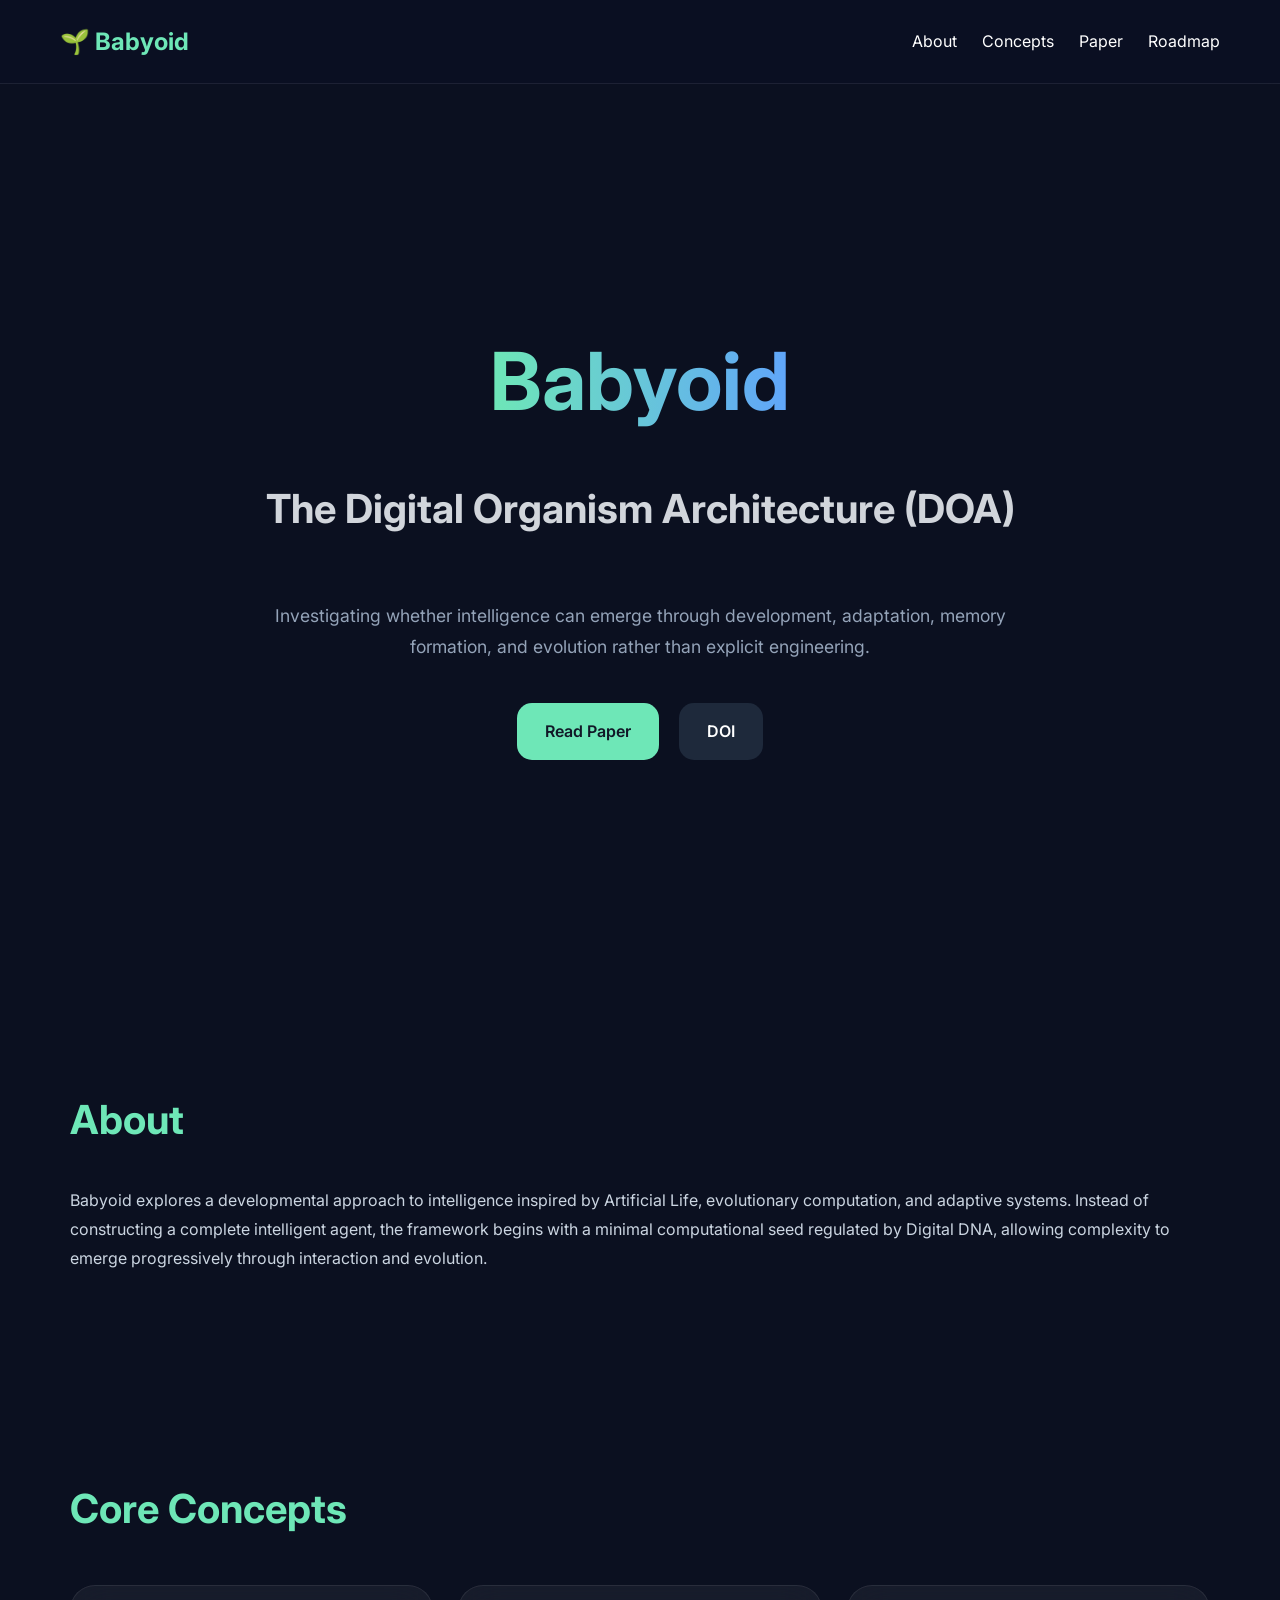
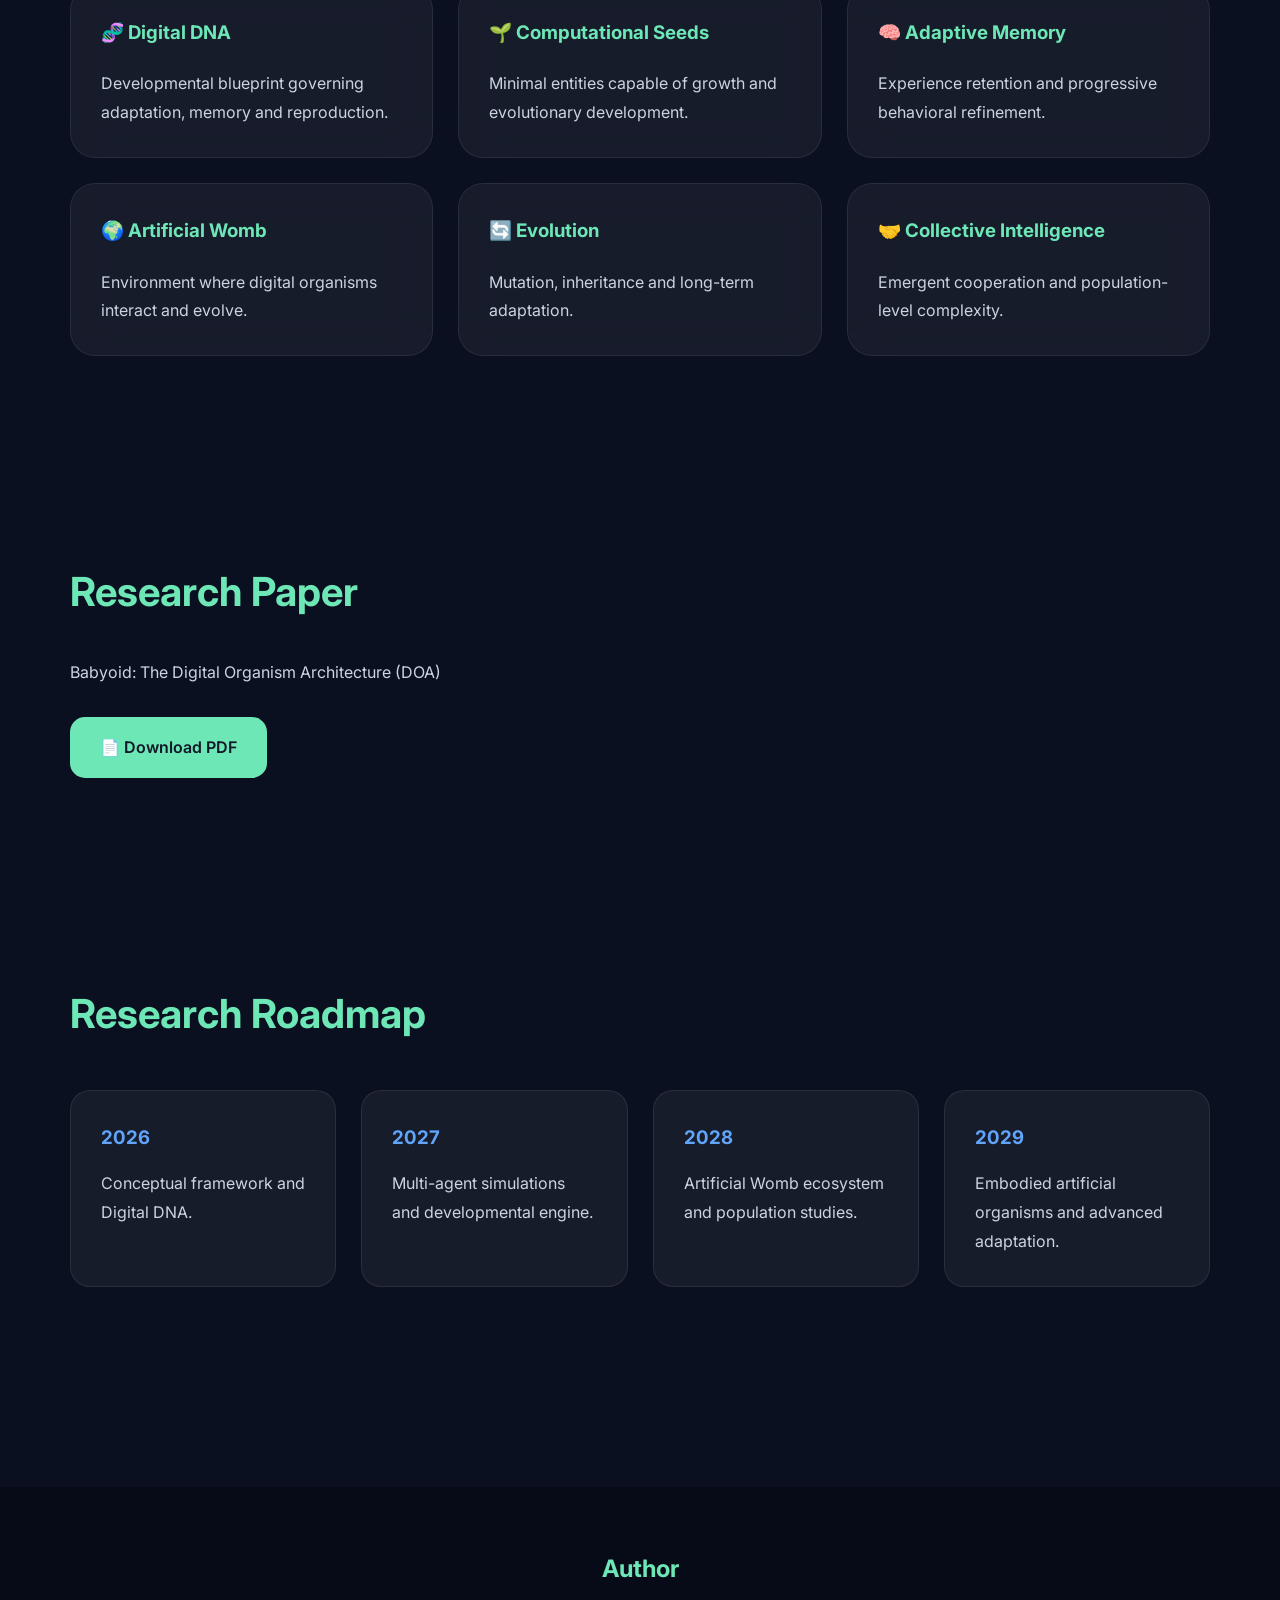
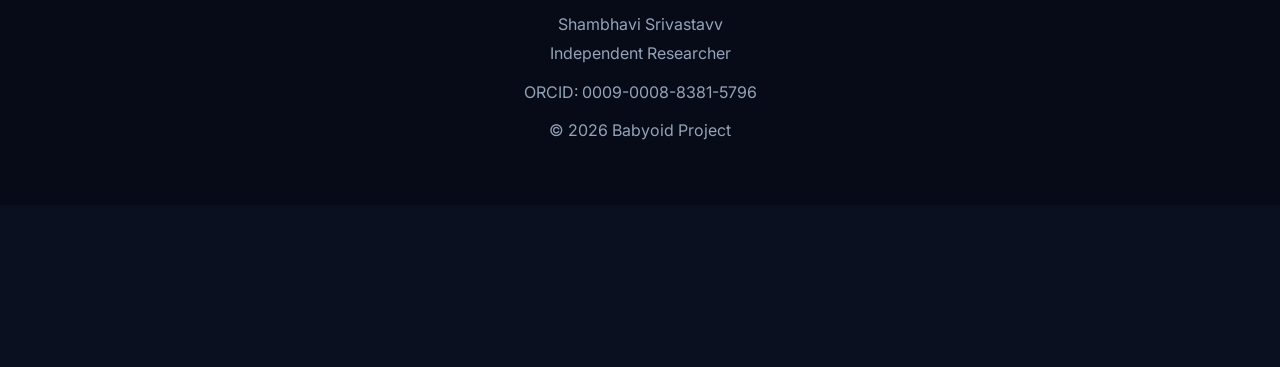
==== index.html @ 98adf4e8 "Remove Open Graph meta tags Removed Open Graph meta tags from index.html." ====
<!DOCTYPE html>
<html lang="en">
<head>
    <meta charset="UTF-8">
    <meta name="viewport" content="width=device-width, initial-scale=1.0">

<title>Babyoid | The Digital Organism Architecture (DOA)</title>

<meta name="description"
      content="Babyoid (DOA) investigates how intelligence may emerge through development, adaptation, memory formation, and evolution using computational seeds and Digital DNA.">

<meta name="keywords"
      content="Babyoid,
Digital Organism Architecture,
DOA,
Digital DNA,
Artificial Life,
Emergent Intelligence,
Developmental Intelligence,
Computational Seeds,
Artificial Organisms,
Adaptive Systems,
Self-Organizing Intelligence,
Evolutionary Computation,
Complex Systems,
Multi-Agent Systems,
Artificial General Intelligence,
AGI,
Digital Embryogenesis,
Artificial Womb,
Synthetic Intelligence,
Computational Biology,
Bio-inspired AI,
Adaptive Intelligence,
Developmental AI,
Recursive Intelligence,
Machine Evolution,
Artificial Ecosystems">

<meta name="author" content="Shambhavi Srivastavv">
<meta name="robots" content="index, follow">
<meta name="language" content="English">

<meta property="og:title"
content="Babyoid: The Digital Organism Architecture (DOA)">

<meta property="og:description"
content="A computational framework for developmental intelligence based on Digital DNA, computational seeds, and emergent evolution.">

<meta property="og:type" content="website">

<link rel="canonical"
      href="https://shayenvi15.github.io/Babyoid/">

<!-- Open Graph -->
<meta property="og:url"
      content="https://shayenvi15.github.io/Babyoid/">

<!-- Twitter -->
<meta name="twitter:card" content="summary">
<meta name="twitter:title"
      content="Babyoid | The Digital Organism Architecture (DOA)">
<meta name="twitter:description"
      content="A developmental framework inspired by Artificial Life and Digital DNA.">

<!-- Fonts -->
<link rel="stylesheet" href="style.css">
<link rel="preconnect" href="https://fonts.googleapis.com">
<link href="https://fonts.googleapis.com/css2?family=Inter:wght@300;400;500;700&display=swap" rel="stylesheet">

<!-- JSON-LD Structured Data -->
<script type="application/ld+json">
{
  "@context": "https://schema.org",
  "@type": "ScholarlyArticle",
  "headline": "Babyoid: The Digital Organism Architecture (DOA)",
  "author": {
    "@type": "Person",
    "name": "Shambhavi Srivastavv",
    "identifier": "https://orcid.org/0009-0008-8381-5796"
  },
  "description": "Babyoid investigates whether intelligence can emerge through development, adaptation, memory formation and evolution using computational seeds and Digital DNA.",
  "url": "https://shayenvi15.github.io/Babyoid/",
  "sameAs": [
    "https://doi.org/10.5281/zenodo.20745258",
    "https://github.com/Shayenvi15/Babyoid"
  ],
  "keywords": [
    "Babyoid",
    "Digital Organism Architecture",
    "Digital DNA",
    "Artificial Life",
    "Emergent Intelligence"
  ],
  "publisher": {
    "@type": "Organization",
    "name": "Independent Research"
  }
}
</script>
</head>
    
<body>

<header>
    <nav>
        <div class="logo">🌱 Babyoid</div>

        <ul>
            <li><a href="#about">About</a></li>
            <li><a href="#concepts">Concepts</a></li>
            <li><a href="#paper">Paper</a></li>
            <li><a href="#roadmap">Roadmap</a></li>
        </ul>
    </nav>
</header>

<section class="hero">

    <h1>Babyoid</h1>

    <h2>The Digital Organism Architecture (DOA)</h2>

    <p>
        Investigating whether intelligence can emerge through development,
        adaptation, memory formation, and evolution rather than explicit engineering.
    </p>

    <div class="buttons">
        <a href="Paper/BABYOID_DOA_v1.pdf" target="_blank" class="btn">
            Read Paper
        </a>

        <a href="https://doi.org/10.5281/zenodo.20745258" target="_blank" class="btn secondary">
            DOI
        </a>
    </div>

</section>

<section id="about">

    <h2>About</h2>

    <p>
        Babyoid explores a developmental approach to intelligence inspired by
        Artificial Life, evolutionary computation, and adaptive systems.
        Instead of constructing a complete intelligent agent, the framework
        begins with a minimal computational seed regulated by Digital DNA,
        allowing complexity to emerge progressively through interaction and evolution.
    </p>

</section>


<section id="concepts">

<h2>Core Concepts</h2>

<div class="cards">

<div class="card">
<h3>🧬 Digital DNA</h3>
<p>
Developmental blueprint governing adaptation, memory and reproduction.
</p>
</div>

<div class="card">
<h3>🌱 Computational Seeds</h3>
<p>
Minimal entities capable of growth and evolutionary development.
</p>
</div>

<div class="card">
<h3>🧠 Adaptive Memory</h3>
<p>
Experience retention and progressive behavioral refinement.
</p>
</div>

<div class="card">
<h3>🌍 Artificial Womb</h3>
<p>
Environment where digital organisms interact and evolve.
</p>
</div>

<div class="card">
<h3>🔄 Evolution</h3>
<p>
Mutation, inheritance and long-term adaptation.
</p>
</div>

<div class="card">
<h3>🤝 Collective Intelligence</h3>
<p>
Emergent cooperation and population-level complexity.
</p>
</div>

</div>

</section>



<section id="paper">

<h2>Research Paper</h2>

<p>
Babyoid: The Digital Organism Architecture (DOA)
</p>

<a class="download" href="Paper/BABYOID_DOA_v1.pdf" target="_blank">
📄 Download PDF
</a>

</section>



<section id="roadmap">

<h2>Research Roadmap</h2>

<div class="timeline">

<div class="year">
<h3>2026</h3>
<p>Conceptual framework and Digital DNA.</p>
</div>

<div class="year">
<h3>2027</h3>
<p>Multi-agent simulations and developmental engine.</p>
</div>

<div class="year">
<h3>2028</h3>
<p>Artificial Womb ecosystem and population studies.</p>
</div>

<div class="year">
<h3>2029</h3>
<p>Embodied artificial organisms and advanced adaptation.</p>
</div>

</div>

</section>



<footer>

<h2>Author</h2>

<p>
Shambhavi Srivastavv<br>
Independent Researcher
</p>

<p>
ORCID: 0009-0008-8381-5796
</p>

<p>
© 2026 Babyoid Project
</p>

</footer>
<script src= "script.js"></script>
</body>
</html>
---- style.css ----
*{
    margin:0;
    padding:0;
    box-sizing:border-box;
}

html{
    scroll-behavior:smooth;
}

body{
    font-family:'Inter',sans-serif;
    background:#0b1020;
    color:#f5f5f5;
    line-height:1.8;
}

/* Navigation */

header{
    position:sticky;
    top:0;
    z-index:100;
    background:rgba(10,15,35,0.8);
    backdrop-filter:blur(12px);
    border-bottom:1px solid rgba(255,255,255,0.08);
}

nav{
    max-width:1200px;
    margin:auto;
    display:flex;
    justify-content:space-between;
    align-items:center;
    padding:20px;
}

.logo{
    font-size:1.5rem;
    font-weight:700;
    color:#6ee7b7;
}

nav ul{
    list-style:none;
    display:flex;
    gap:25px;
}

nav a{
    color:white;
    text-decoration:none;
    transition:0.3s;
}

nav a:hover{
    color:#6ee7b7;
}

/* Hero Section */

.hero{
    min-height:100vh;
    display:flex;
    flex-direction:column;
    justify-content:center;
    align-items:center;
    text-align:center;
    padding:40px;
}

.hero h1{
    font-size:5rem;
    font-weight:700;
    background:linear-gradient(90deg,#6ee7b7,#60a5fa);
    -webkit-background-clip:text;
    -webkit-text-fill-color:transparent;
}

.hero h2{
    margin-top:20px;
    color:#d1d5db;
}

.hero p{
    max-width:800px;
    margin-top:25px;
    color:#94a3b8;
    font-size:1.1rem;
}

/* Buttons */

.buttons{
    margin-top:40px;
    display:flex;
    gap:20px;
}

.btn{
    padding:14px 28px;
    border-radius:15px;
    background:#6ee7b7;
    color:#111827;
    text-decoration:none;
    font-weight:600;
    transition:0.3s;
}

.btn:hover{
    transform:translateY(-4px);
}

.secondary{
    background:#1e293b;
    color:white;
}

/* Sections */

section{
    max-width:1200px;
    margin:auto;
    padding:100px 30px;
}

section h2{
    font-size:2.5rem;
    margin-bottom:30px;
    color:#6ee7b7;
}

section p{
    color:#cbd5e1;
}

/* Cards */

.cards{
    display:grid;
    grid-template-columns:repeat(auto-fit,minmax(300px,1fr));
    gap:25px;
    margin-top:40px;
}

.card{
    background:rgba(255,255,255,0.05);
    border:1px solid rgba(255,255,255,0.08);
    border-radius:25px;
    padding:30px;
    backdrop-filter:blur(20px);
    transition:0.4s;
}

.card:hover{
    transform:translateY(-10px);
    border-color:#6ee7b7;
}

.card h3{
    margin-bottom:20px;
    color:#6ee7b7;
}

/* Download Button */

.download{
    display:inline-block;
    margin-top:30px;
    padding:16px 30px;
    background:#6ee7b7;
    color:#111827;
    text-decoration:none;
    border-radius:15px;
    font-weight:600;
    transition:0.3s;
}

.download:hover{
    transform:scale(1.05);
}

/* Timeline */

.timeline{
    display:grid;
    grid-template-columns:repeat(auto-fit,minmax(220px,1fr));
    gap:25px;
    margin-top:40px;
}

.year{
    background:rgba(255,255,255,0.05);
    padding:30px;
    border-radius:20px;
    border:1px solid rgba(255,255,255,0.08);
}

.year h3{
    color:#60a5fa;
    margin-bottom:15px;
}

/* Footer */

footer{
    margin-top:100px;
    text-align:center;
    padding:60px 20px;
    background:#070b18;
}

footer h2{
    color:#6ee7b7;
    margin-bottom:20px;
}

footer p{
    color:#94a3b8;
    margin-top:10px;
}

/* Responsive */

@media(max-width:768px){

.hero h1{
    font-size:3rem;
}

nav{
    flex-direction:column;
    gap:20px;
}

nav ul{
    flex-wrap:wrap;
    justify-content:center;
}

.buttons{
    flex-direction:column;
}

}
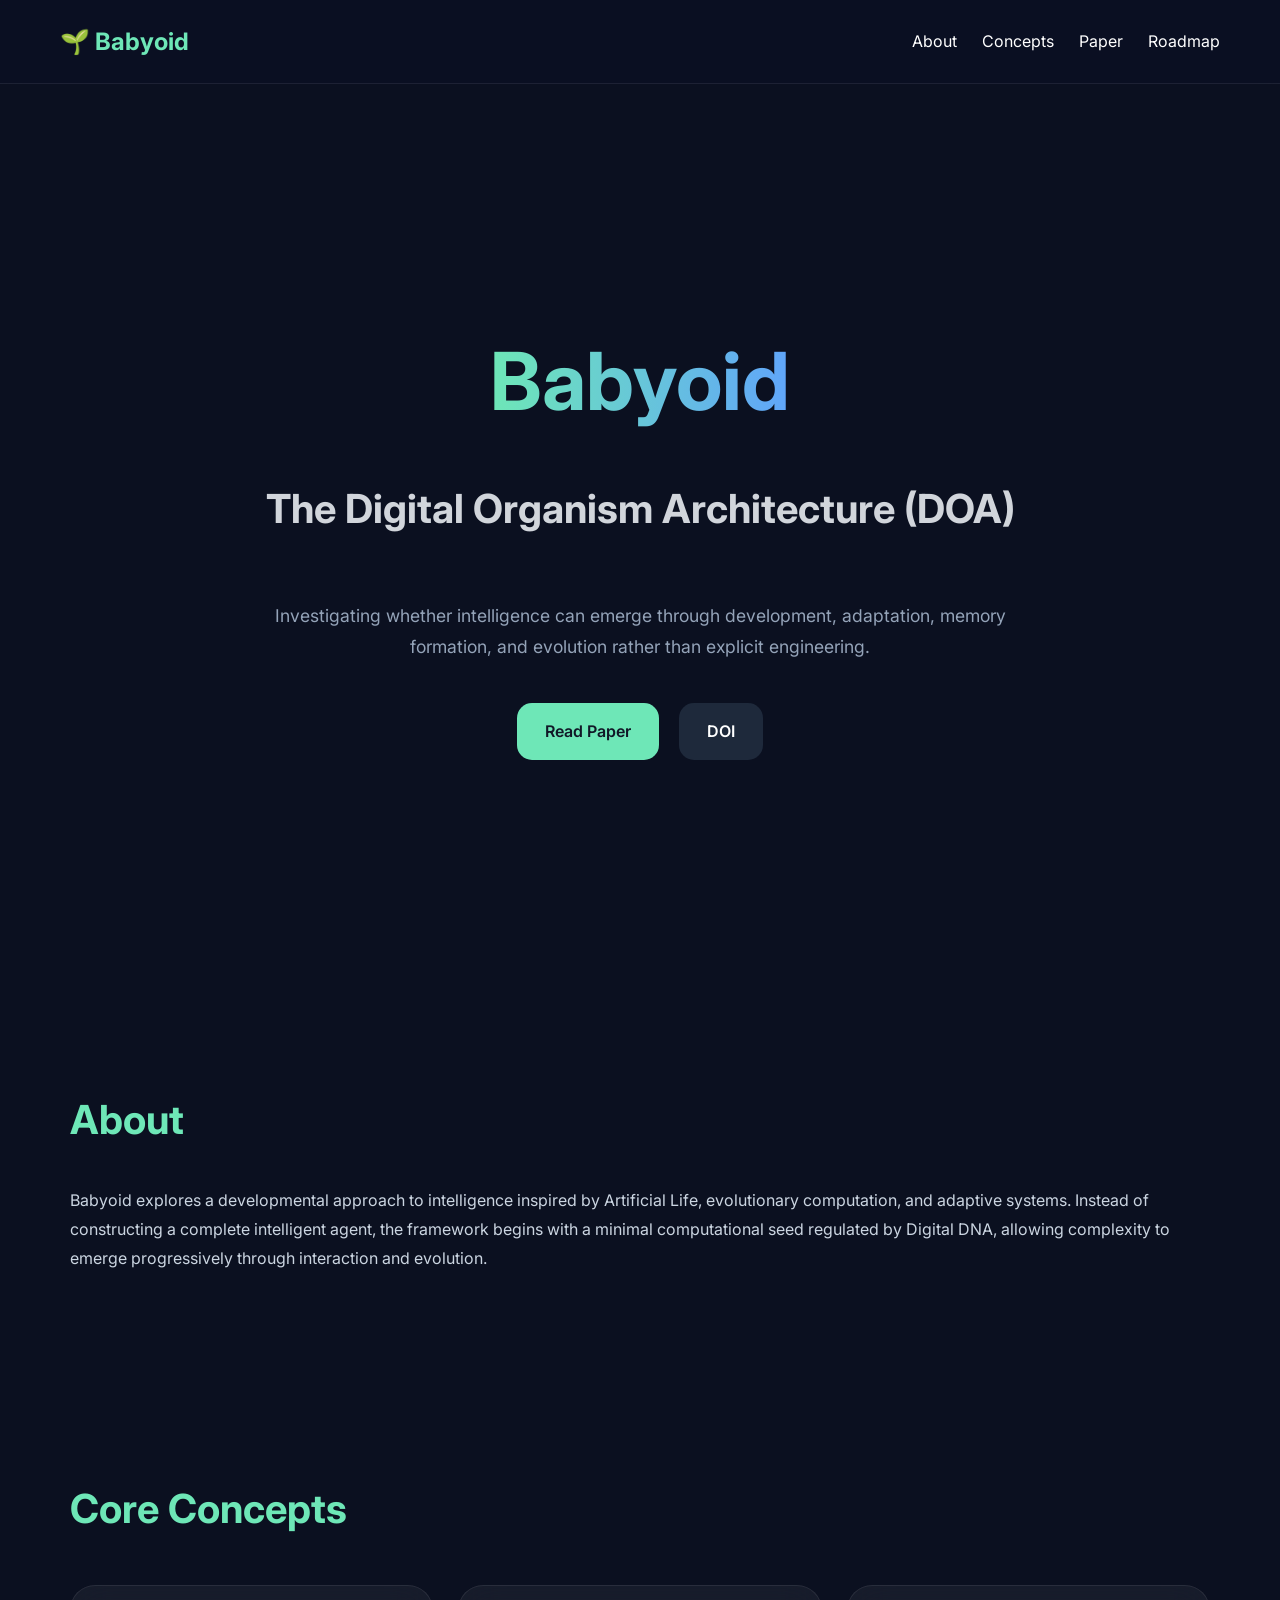
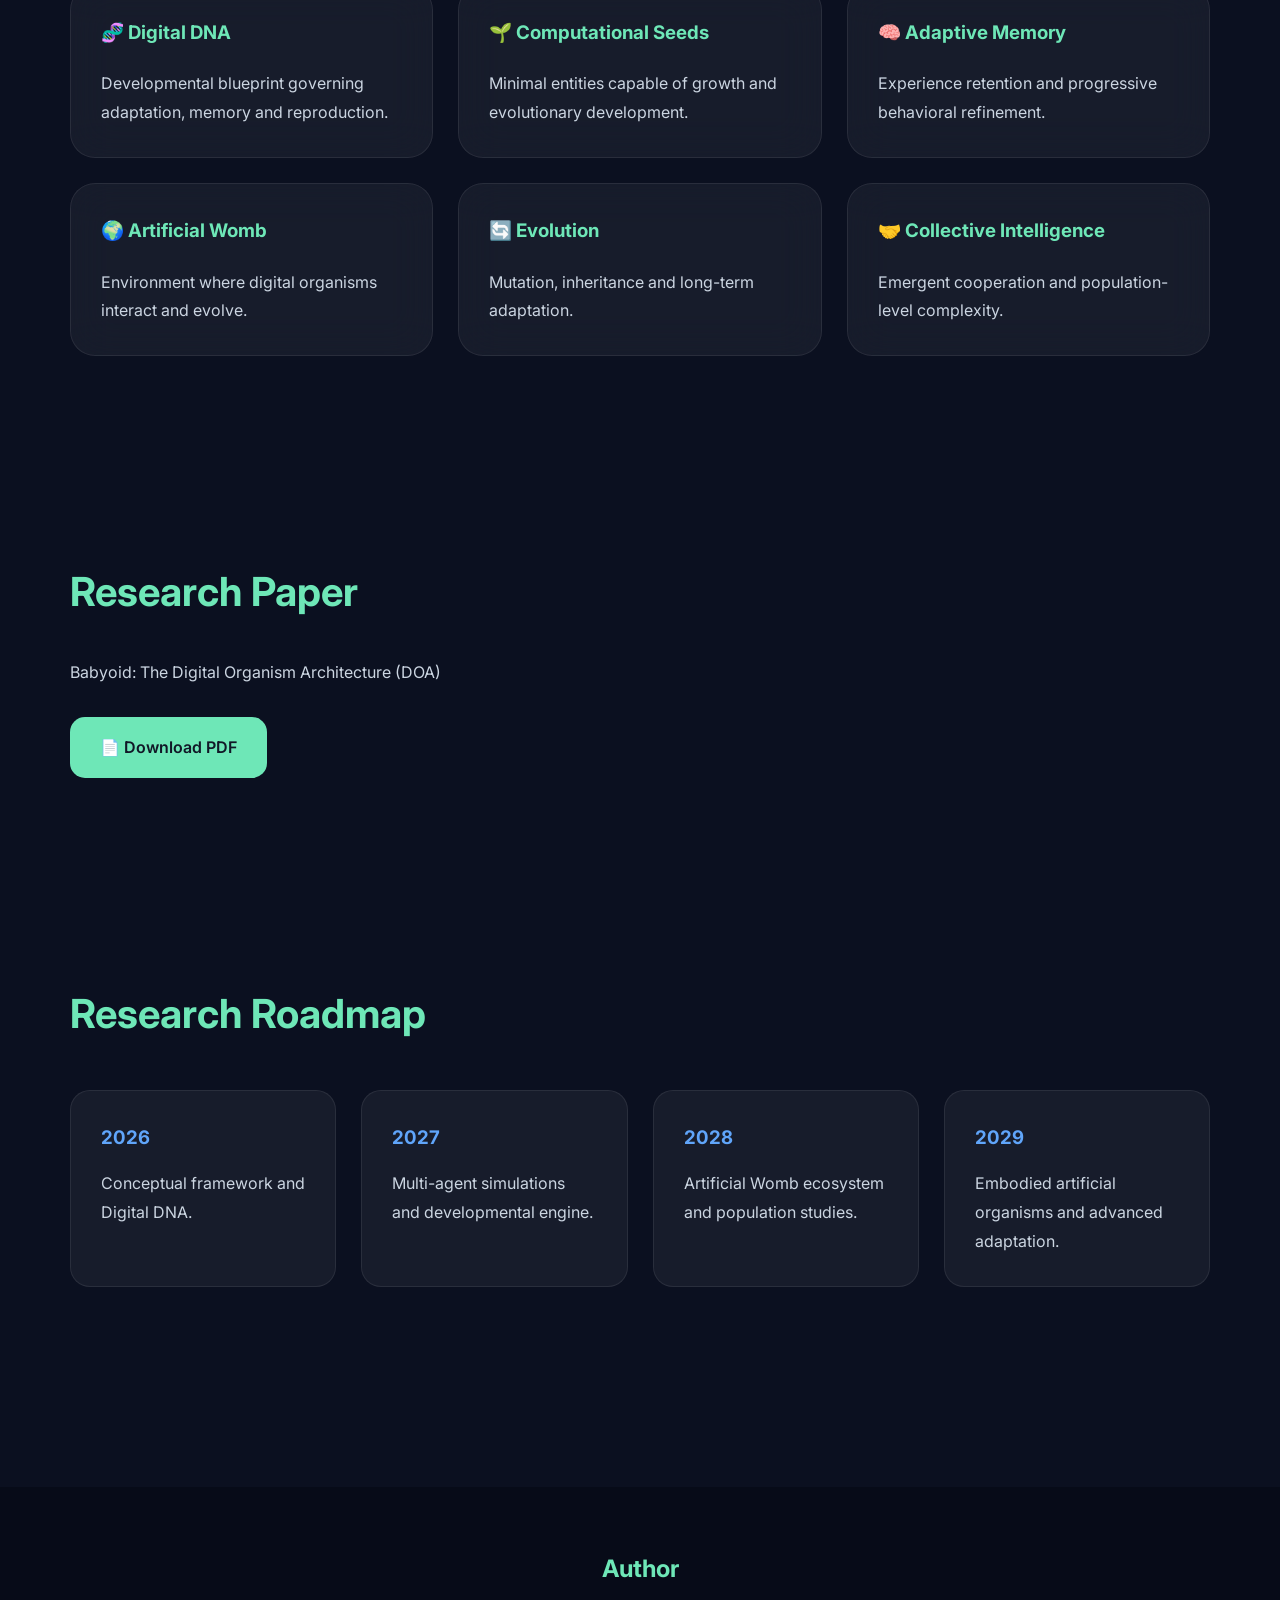
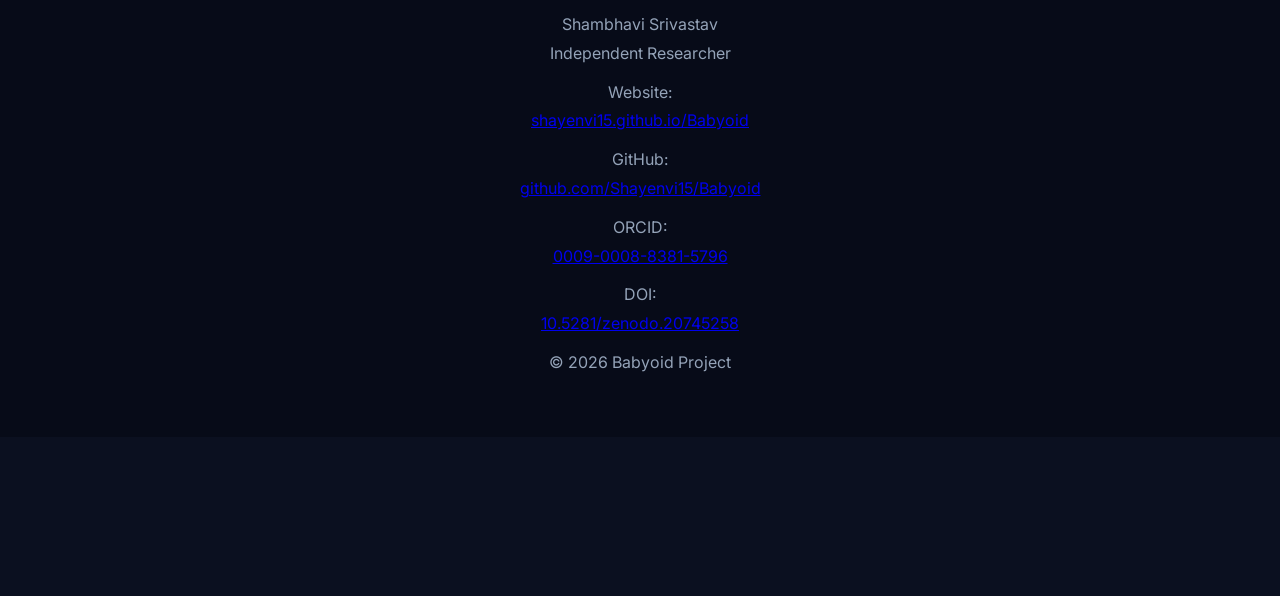
==== commit 7133b24d: "Revise footer with author details and links Updated author information and added links to website, G" ====
--- a/index.html
+++ b/index.html
@@ -254,18 +254,41 @@
 </section>
 
 
-
 <footer>
 
 <h2>Author</h2>
 
 <p>
-Shambhavi Srivastavv<br>
+Shambhavi Srivastav<br>
 Independent Researcher
 </p>
 
 <p>
-ORCID: 0009-0008-8381-5796
+Website:<br>
+<a href="https://shayenvi15.github.io/Babyoid/" target="_blank">
+shayenvi15.github.io/Babyoid
+</a>
+</p>
+
+<p>
+GitHub:<br>
+<a href="https://github.com/Shayenvi15/Babyoid" target="_blank">
+github.com/Shayenvi15/Babyoid
+</a>
+</p>
+
+<p>
+ORCID:<br>
+<a href="https://orcid.org/0009-0008-8381-5796" target="_blank">
+0009-0008-8381-5796
+</a>
+</p>
+
+<p>
+DOI:<br>
+<a href="https://doi.org/10.5281/zenodo.20745258" target="_blank">
+10.5281/zenodo.20745258
+</a>
 </p>
 
 <p>
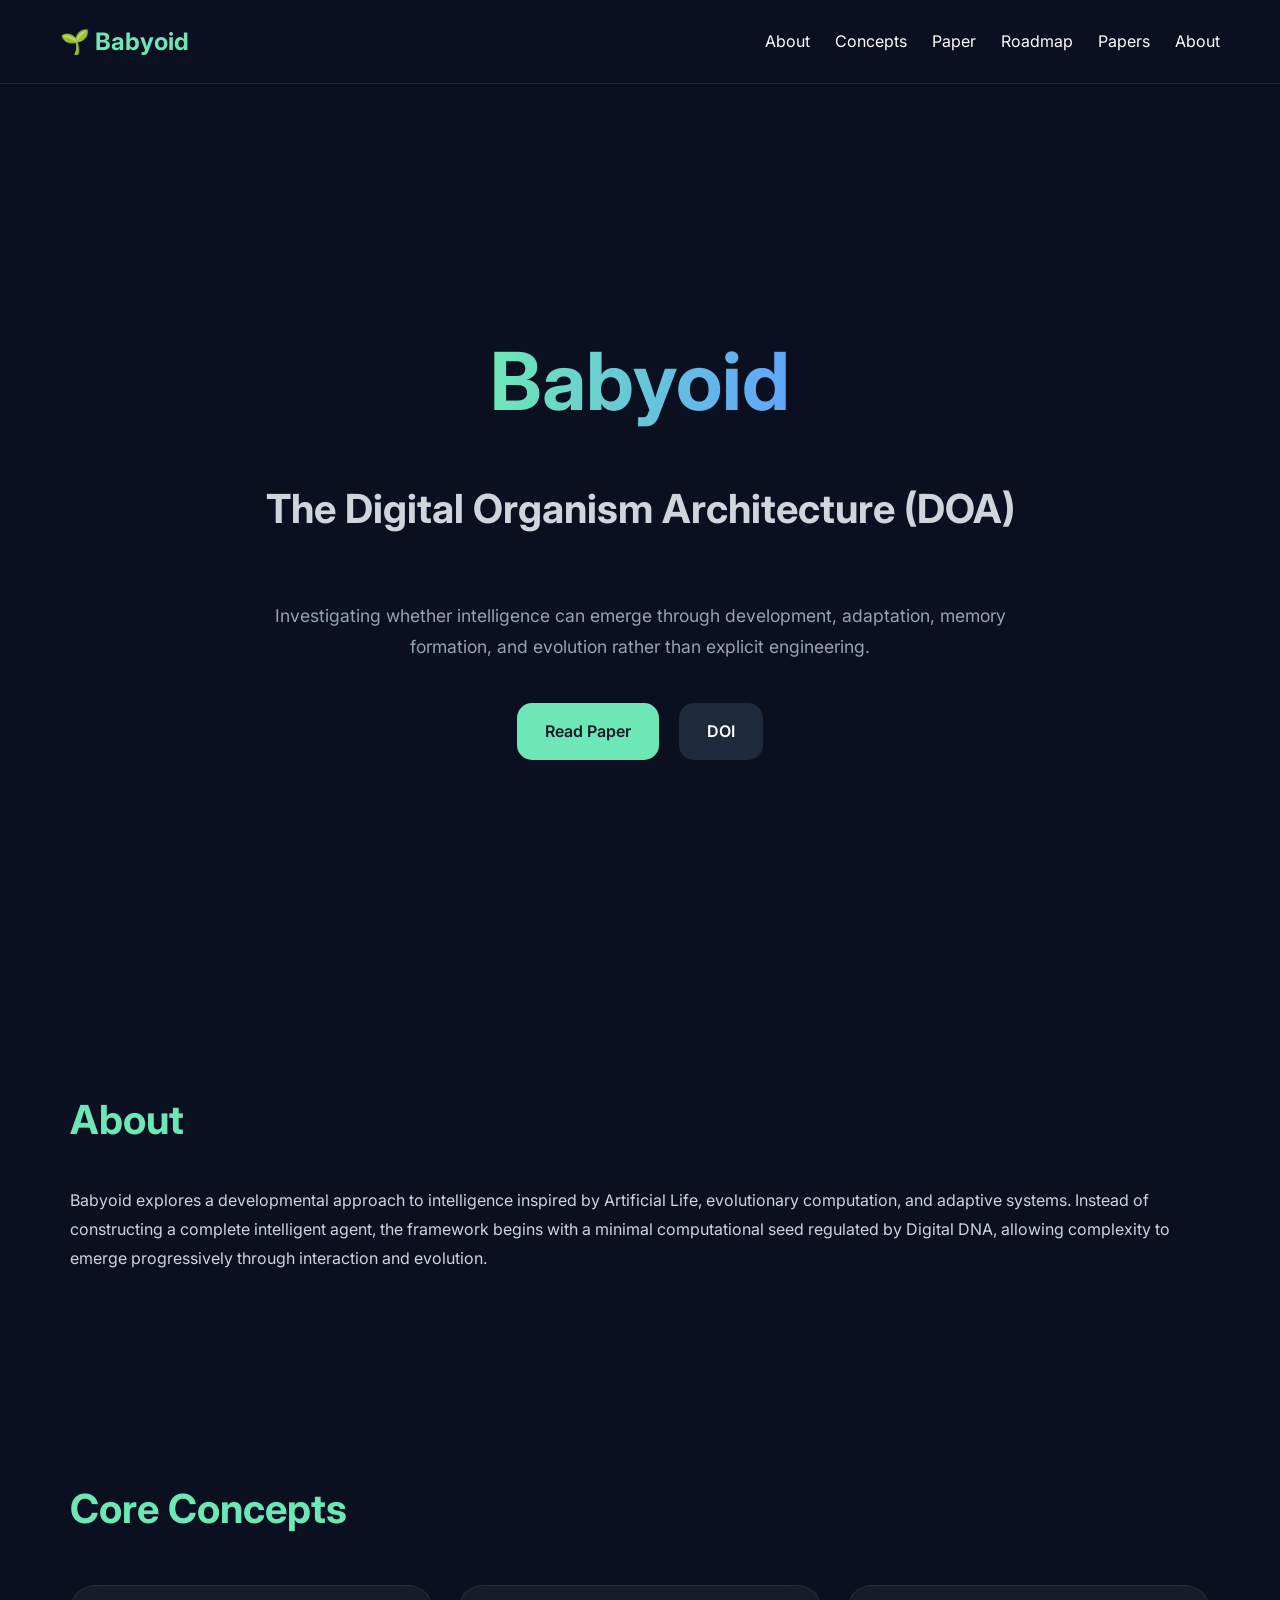
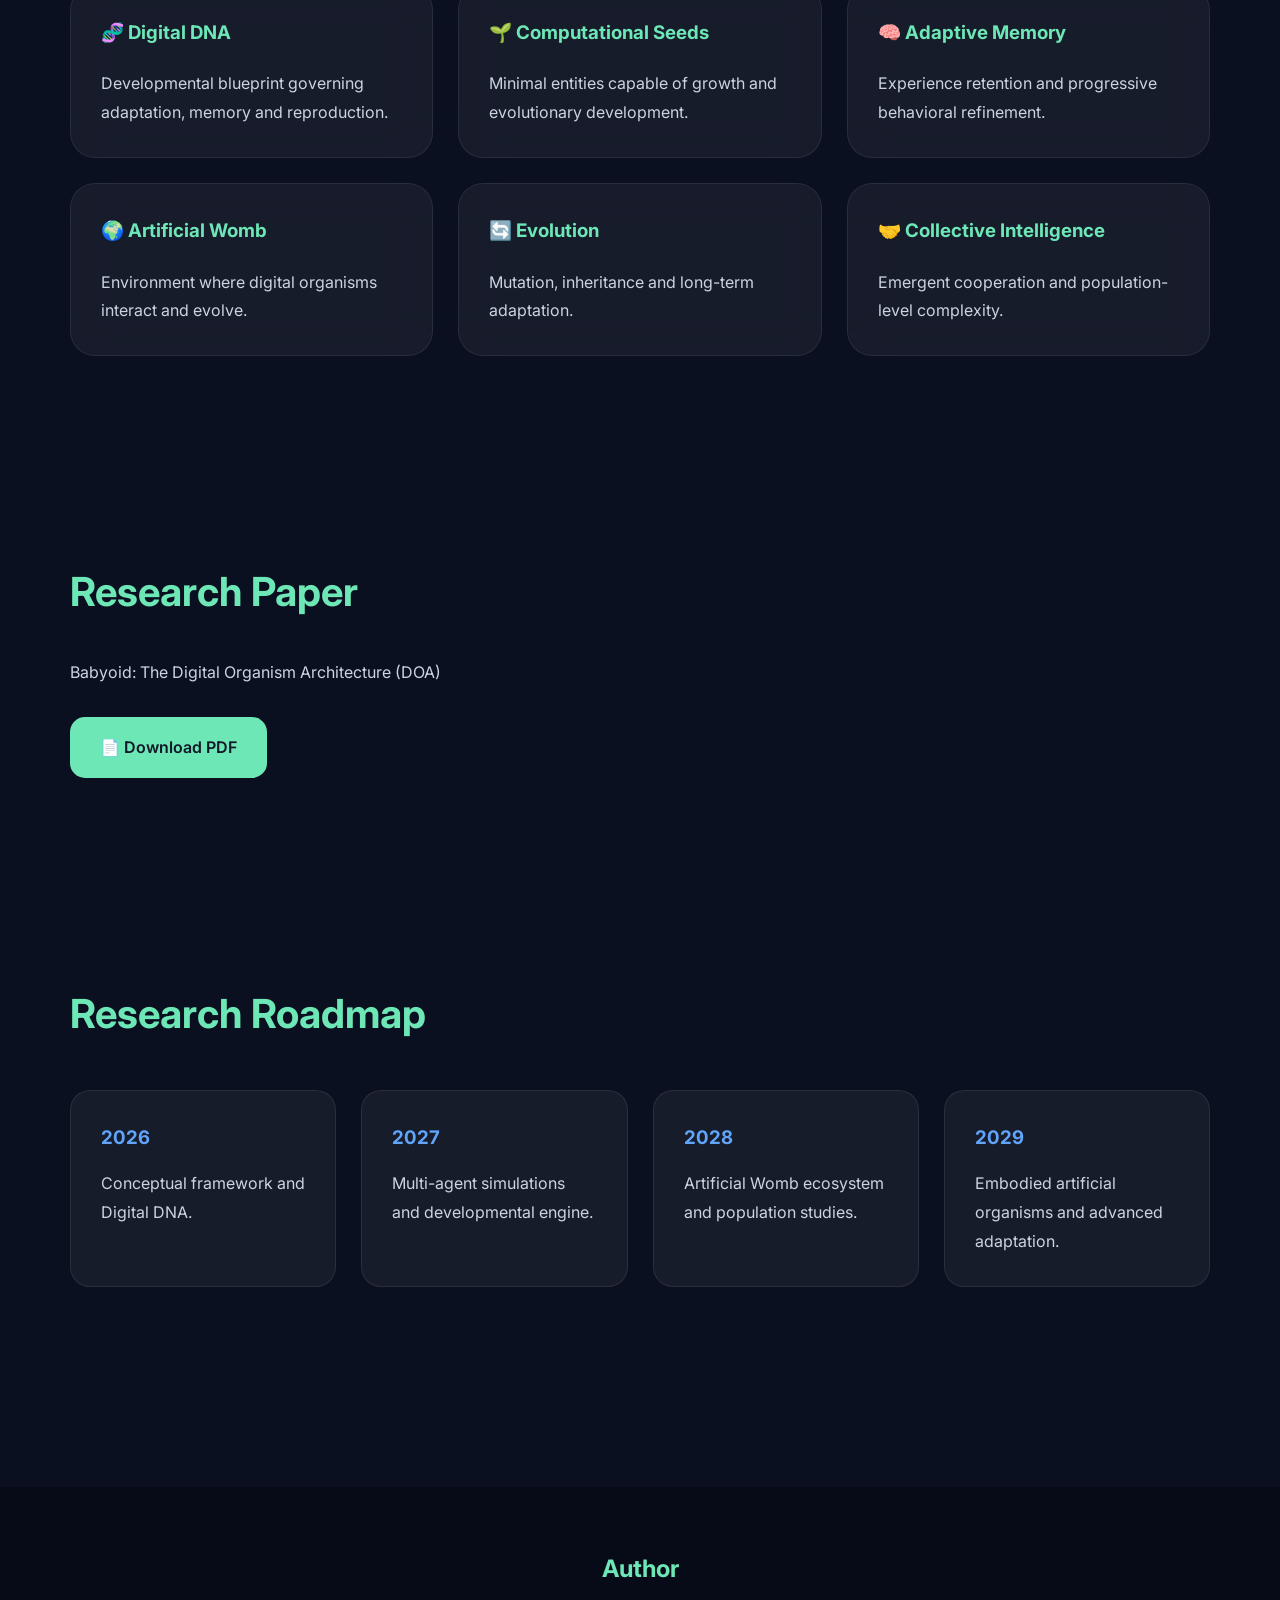
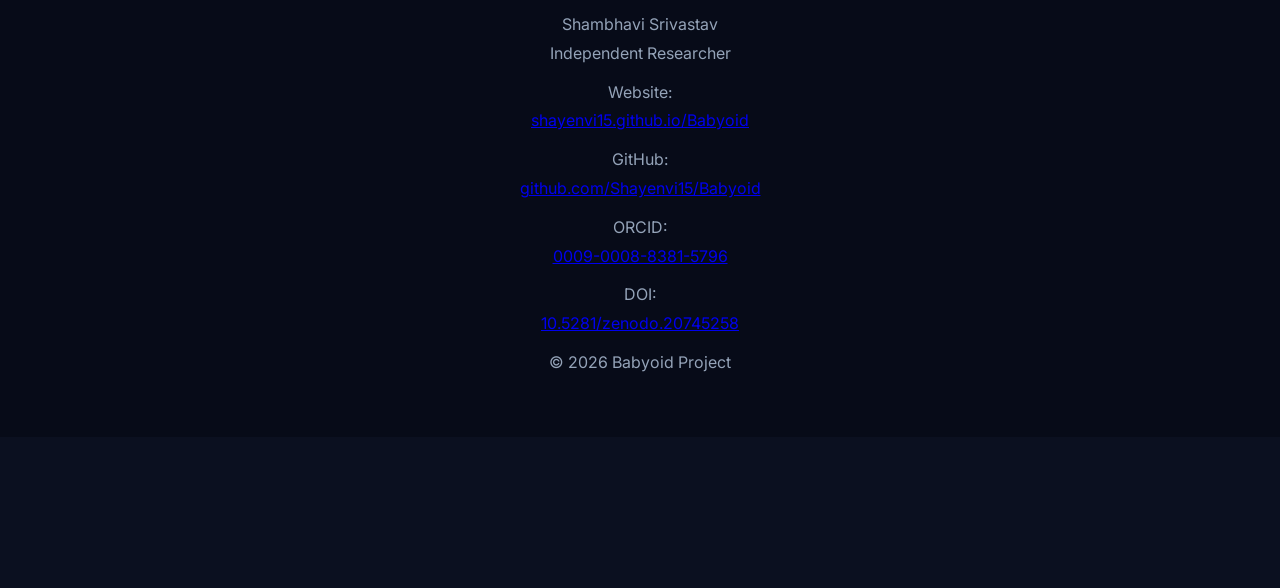
==== commit 2aa0573d: "Add links to Papers and About in navigation" ====
--- a/index.html
+++ b/index.html
@@ -111,6 +111,8 @@
             <li><a href="#concepts">Concepts</a></li>
             <li><a href="#paper">Paper</a></li>
             <li><a href="#roadmap">Roadmap</a></li>
+            <a href="papers.html">Papers</a>
+            <a href="about.html">About</a>
         </ul>
     </nav>
 </header>
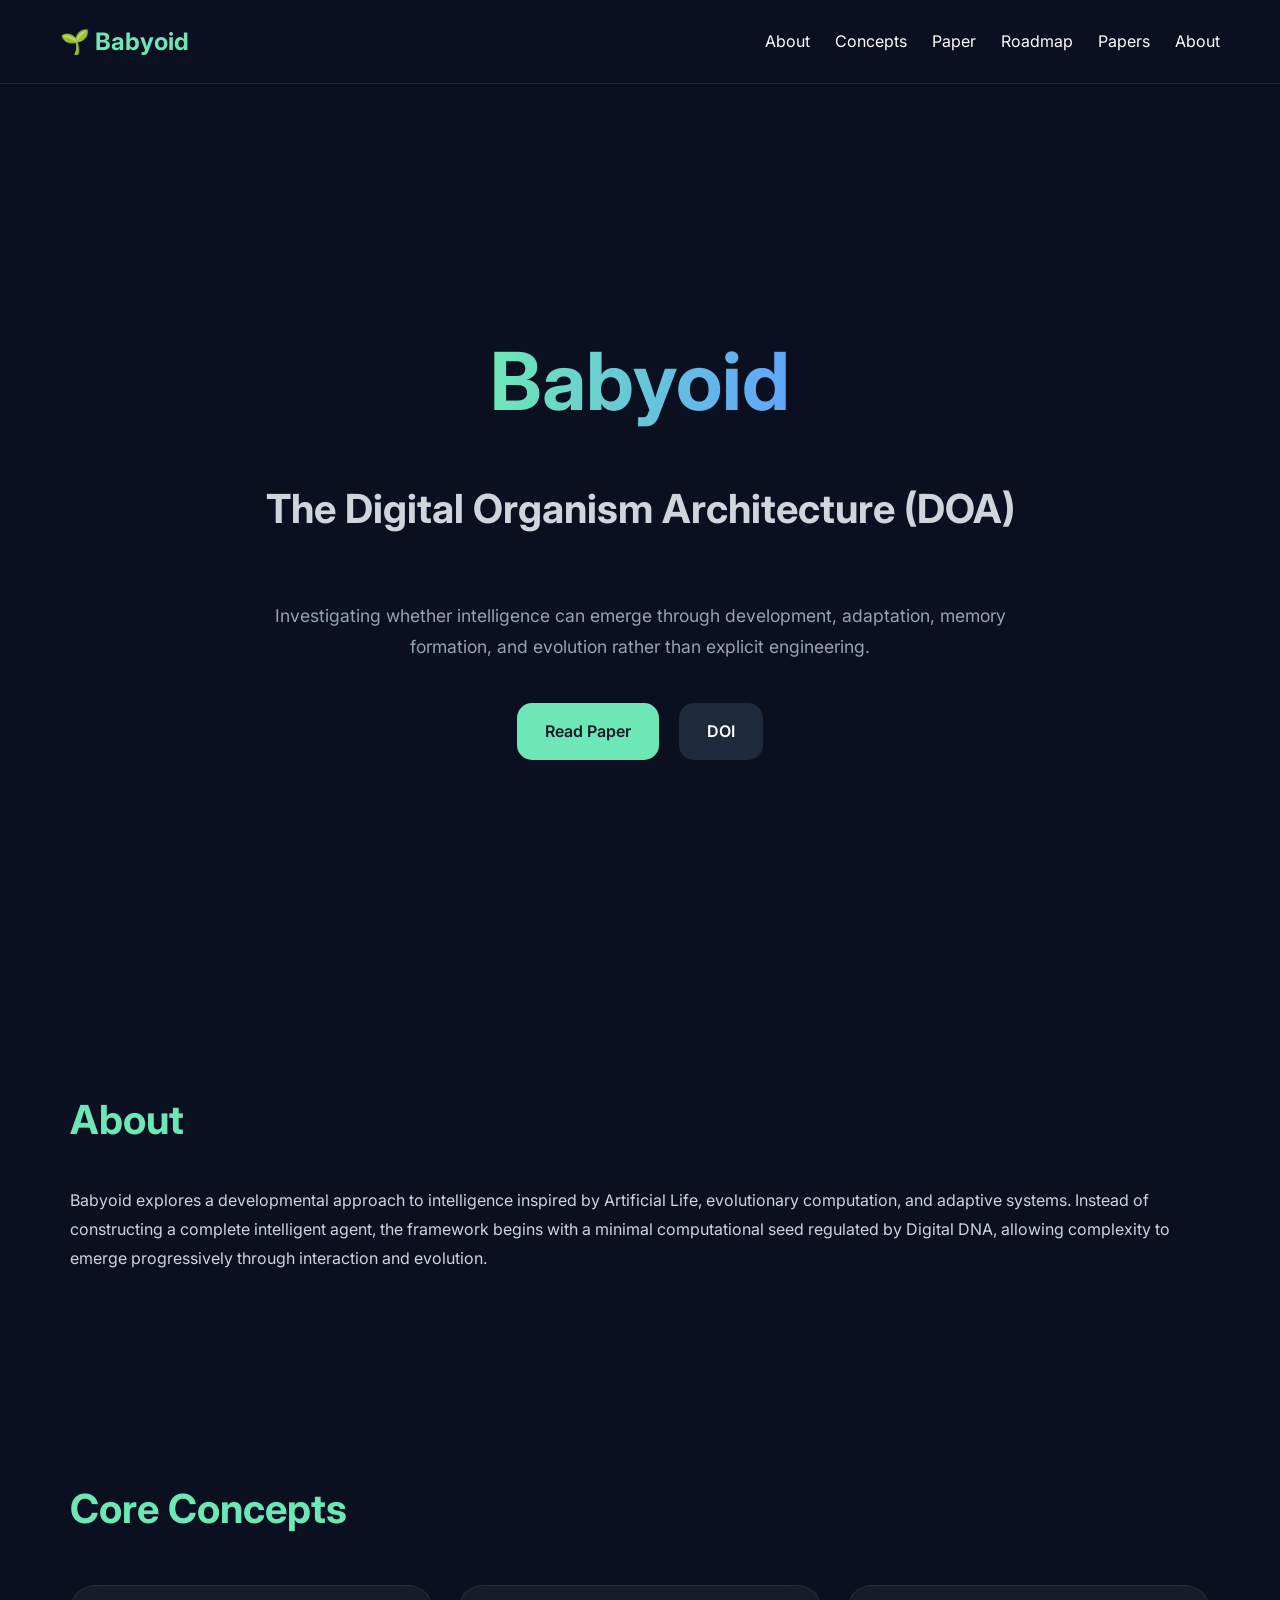
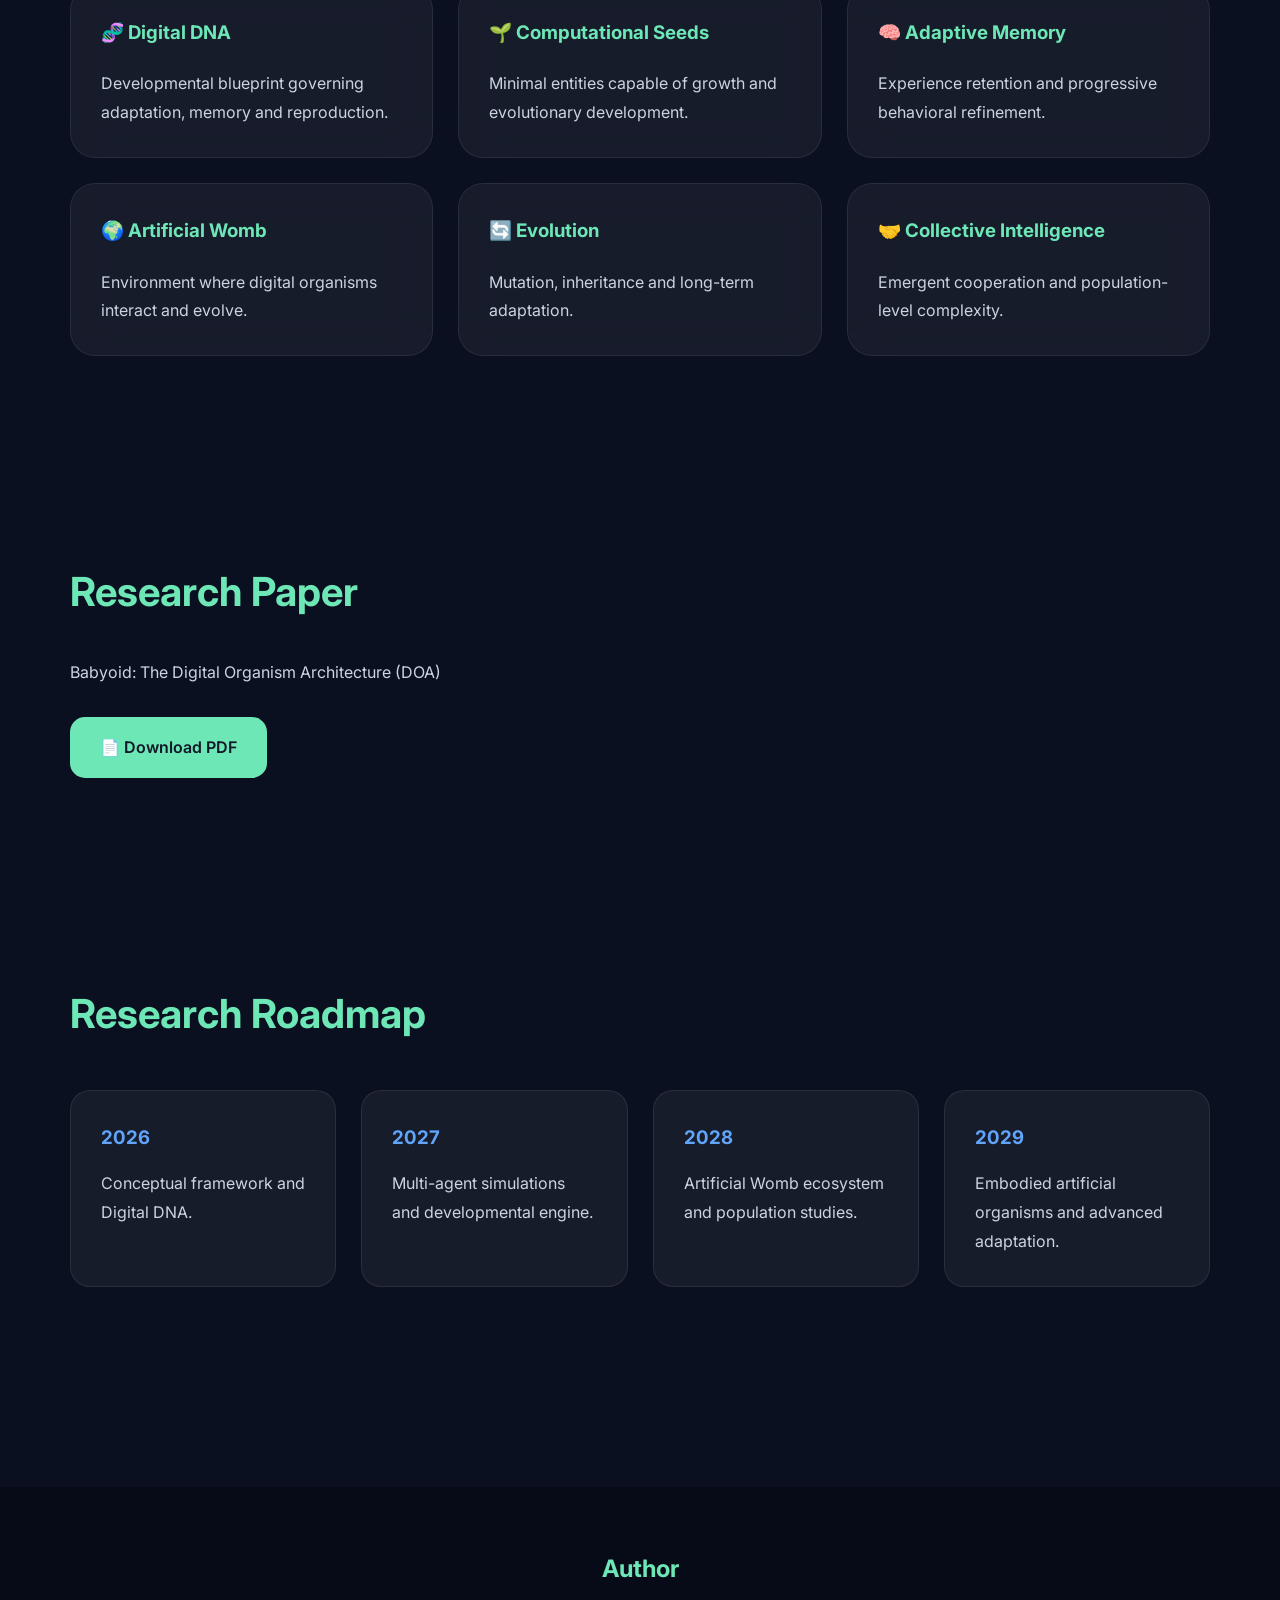
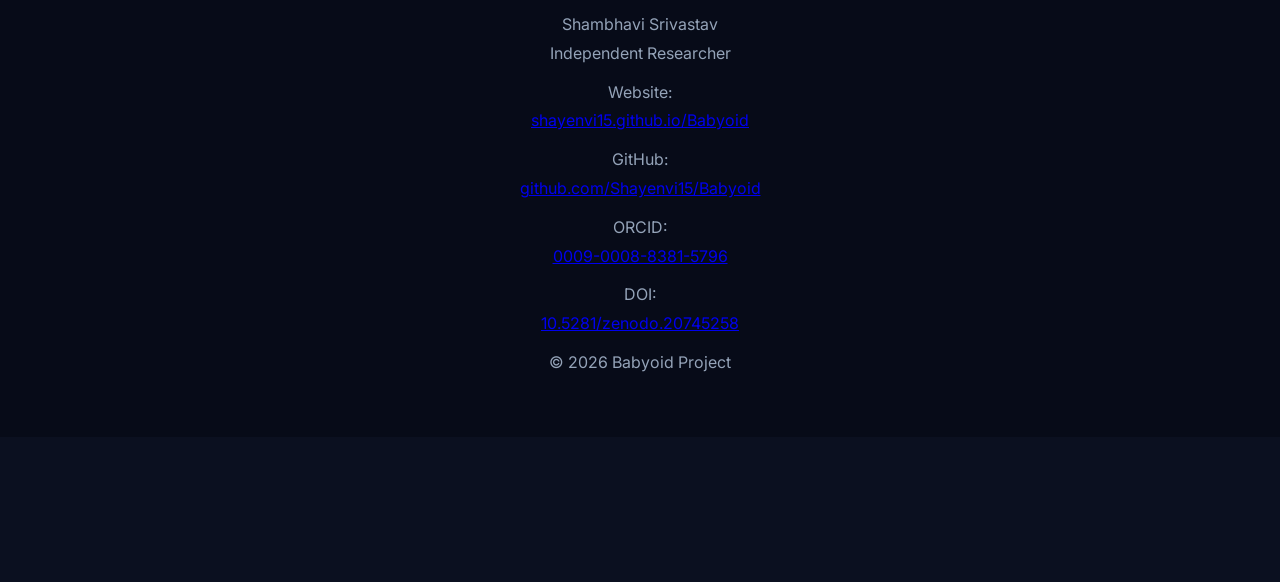
==== commit 0dea4f80: "Refactor meta tags and structured data in index.html" ====
--- a/index.html
+++ b/index.html
@@ -1,46 +1,26 @@
 <!DOCTYPE html>
 <html lang="en">
 <head>
-    <meta charset="UTF-8">
-    <meta name="viewport" content="width=device-width, initial-scale=1.0">
+<meta charset="UTF-8">
+<meta name="viewport" content="width=device-width, initial-scale=1.0">
 
 <title>Babyoid | The Digital Organism Architecture (DOA)</title>
 
 <meta name="description"
-      content="Babyoid (DOA) investigates how intelligence may emerge through development, adaptation, memory formation, and evolution using computational seeds and Digital DNA.">
+content="Babyoid (DOA) investigates how intelligence may emerge through development, adaptation, memory formation, and evolution using computational seeds and Digital DNA.">
 
 <meta name="keywords"
-      content="Babyoid,
-Digital Organism Architecture,
-DOA,
-Digital DNA,
-Artificial Life,
-Emergent Intelligence,
-Developmental Intelligence,
-Computational Seeds,
-Artificial Organisms,
-Adaptive Systems,
-Self-Organizing Intelligence,
-Evolutionary Computation,
-Complex Systems,
-Multi-Agent Systems,
-Artificial General Intelligence,
-AGI,
-Digital Embryogenesis,
-Artificial Womb,
-Synthetic Intelligence,
-Computational Biology,
-Bio-inspired AI,
-Adaptive Intelligence,
-Developmental AI,
-Recursive Intelligence,
-Machine Evolution,
-Artificial Ecosystems">
+content="Babyoid, Digital Organism Architecture, DOA, Digital DNA, Artificial Life, Emergent Intelligence, Developmental Intelligence, Computational Seeds, Artificial Organisms, Adaptive Systems, Self-Organizing Intelligence, Evolutionary Computation, Complex Systems, Multi-Agent Systems, Artificial General Intelligence, AGI, Digital Embryogenesis, Artificial Womb, Synthetic Intelligence, Computational Biology, Bio-inspired AI, Adaptive Intelligence, Developmental AI, Recursive Intelligence, Machine Evolution, Artificial Ecosystems">
 
 <meta name="author" content="Shambhavi Srivastavv">
 <meta name="robots" content="index, follow">
 <meta name="language" content="English">
 
+<!-- Canonical -->
+<link rel="canonical"
+href="https://shayenvi15.github.io/Babyoid/">
+
+<!-- Open Graph -->
 <meta property="og:title"
 content="Babyoid: The Digital Organism Architecture (DOA)">
 
@@ -49,55 +29,61 @@
 
 <meta property="og:type" content="website">
 
-<link rel="canonical"
-      href="https://shayenvi15.github.io/Babyoid/">
-
-<!-- Open Graph -->
 <meta property="og:url"
-      content="https://shayenvi15.github.io/Babyoid/">
+content="https://shayenvi15.github.io/Babyoid/">
 
 <!-- Twitter -->
 <meta name="twitter:card" content="summary">
 <meta name="twitter:title"
-      content="Babyoid | The Digital Organism Architecture (DOA)">
+content="Babyoid | The Digital Organism Architecture (DOA)">
+
 <meta name="twitter:description"
-      content="A developmental framework inspired by Artificial Life and Digital DNA.">
+content="A developmental framework inspired by Artificial Life and Digital DNA.">
 
 <!-- Fonts -->
 <link rel="stylesheet" href="style.css">
 <link rel="preconnect" href="https://fonts.googleapis.com">
-<link href="https://fonts.googleapis.com/css2?family=Inter:wght@300;400;500;700&display=swap" rel="stylesheet">
-
-<!-- JSON-LD Structured Data -->
+<link rel="preconnect" href="https://fonts.gstatic.com" crossorigin>
+
+<link href="https://fonts.googleapis.com/css2?family=Inter:wght@300;400;500;700&display=swap"
+rel="stylesheet">
+
+<!-- Structured Data -->
 <script type="application/ld+json">
 {
   "@context": "https://schema.org",
-  "@type": "ScholarlyArticle",
-  "headline": "Babyoid: The Digital Organism Architecture (DOA)",
-  "author": {
+  "@type": "ResearchProject",
+  "name": "Babyoid",
+  "alternateName": "The Digital Organism Architecture (DOA)",
+  "description": "Babyoid is an independent research initiative investigating developmental intelligence through Digital DNA, computational seeds, artificial womb architecture, and emergent evolution.",
+  "url": "https://shayenvi15.github.io/Babyoid/",
+  "sameAs": [
+    "https://github.com/Shayenvi15/Babyoid",
+    "https://doi.org/10.5281/zenodo.20745258",
+    "https://orcid.org/0009-0008-8381-5796"
+  ],
+  "creator": {
     "@type": "Person",
     "name": "Shambhavi Srivastavv",
     "identifier": "https://orcid.org/0009-0008-8381-5796"
   },
-  "description": "Babyoid investigates whether intelligence can emerge through development, adaptation, memory formation and evolution using computational seeds and Digital DNA.",
-  "url": "https://shayenvi15.github.io/Babyoid/",
-  "sameAs": [
-    "https://doi.org/10.5281/zenodo.20745258",
-    "https://github.com/Shayenvi15/Babyoid"
-  ],
   "keywords": [
     "Babyoid",
     "Digital Organism Architecture",
     "Digital DNA",
     "Artificial Life",
-    "Emergent Intelligence"
+    "Emergent Intelligence",
+    "Developmental Intelligence",
+    "Computational Seeds",
+    "AGI"
   ],
   "publisher": {
     "@type": "Organization",
-    "name": "Independent Research"
+    "name": "Babyoid Research Initiative"
   }
 }
 </script>
+
 </head>
     
 <body>
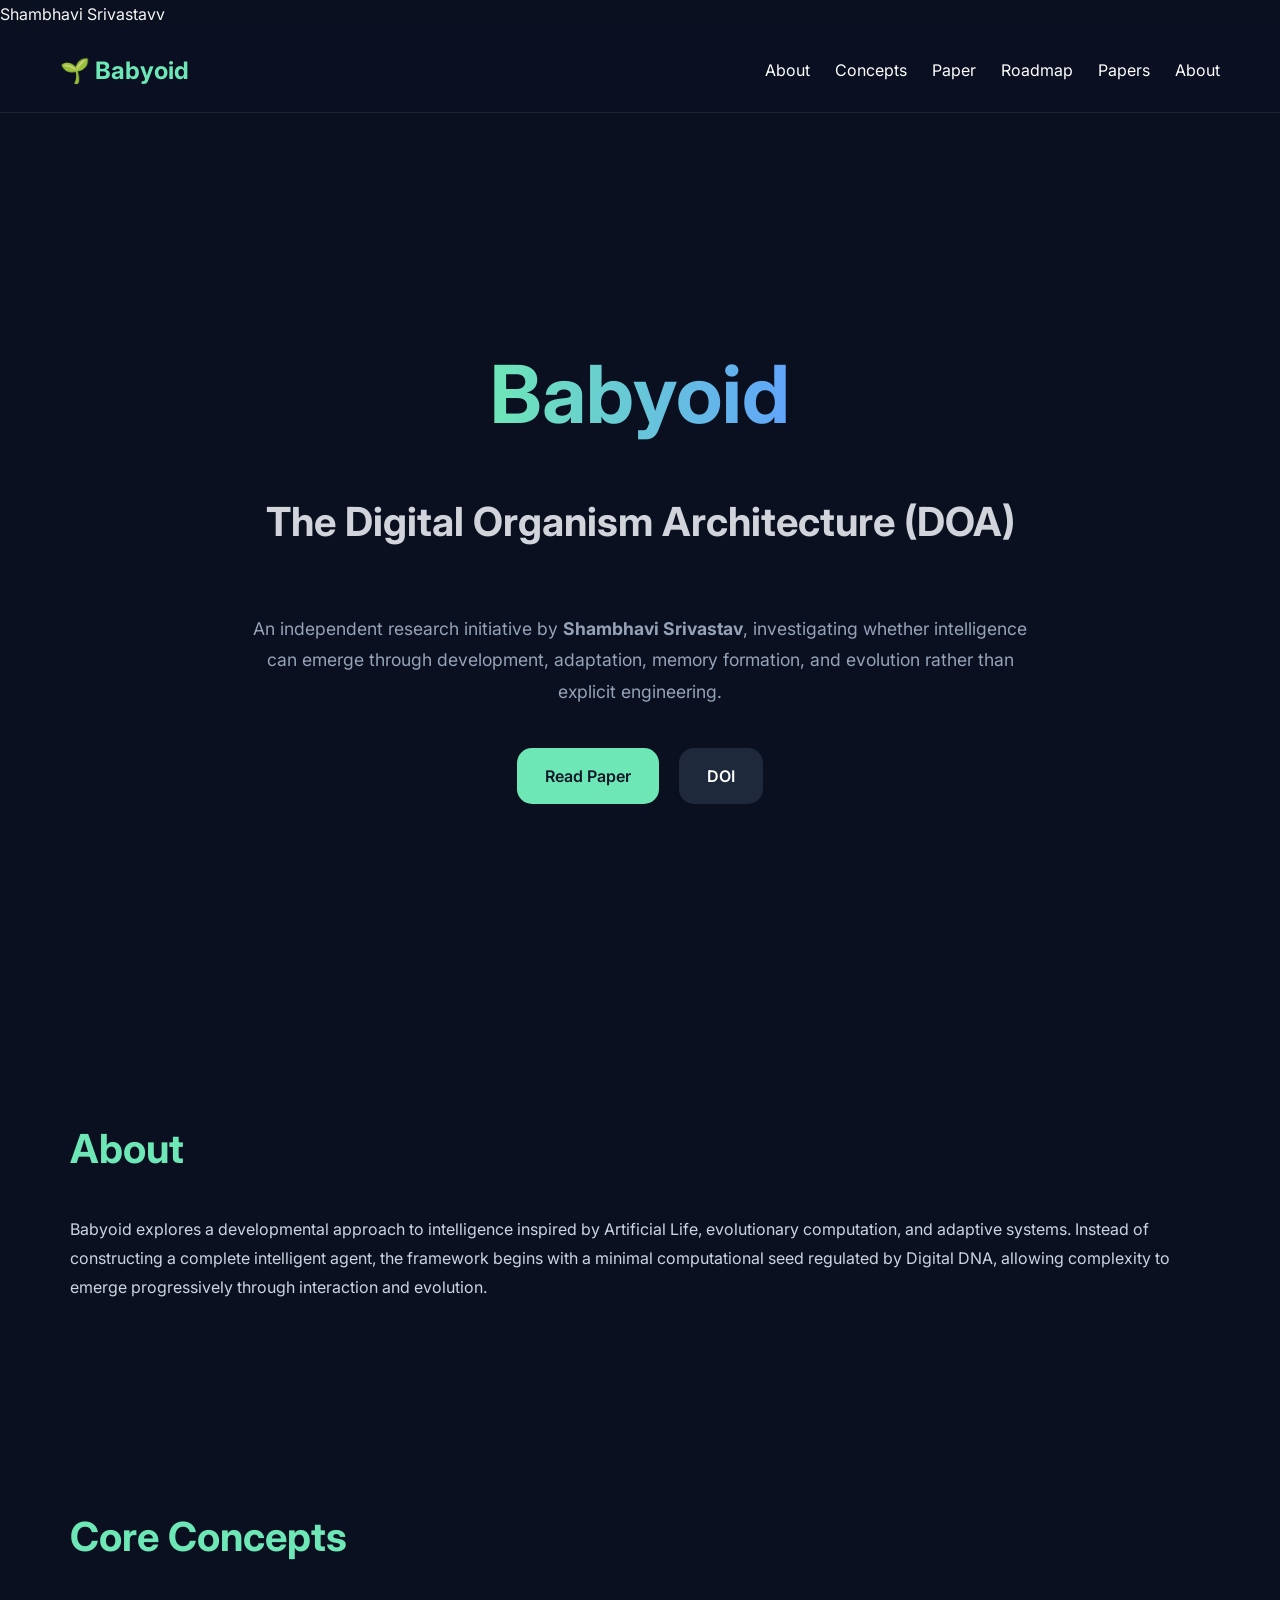
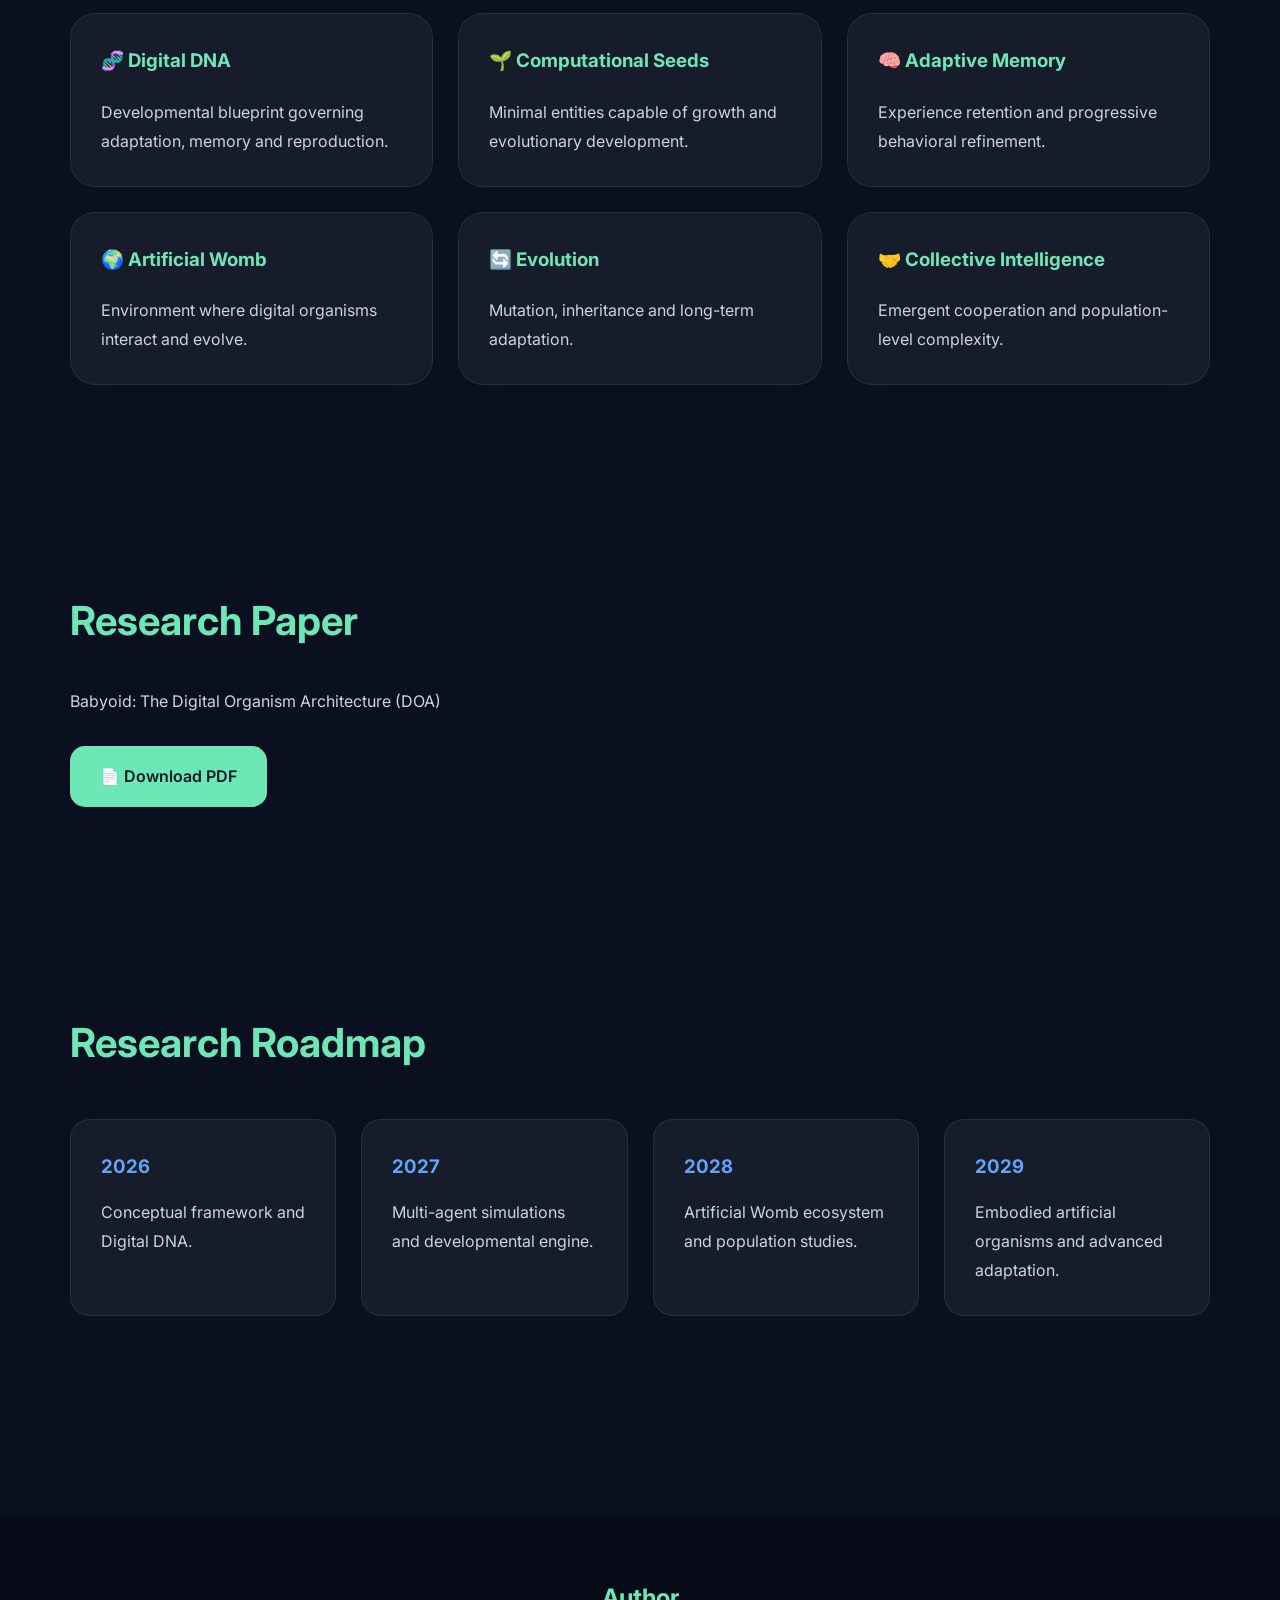
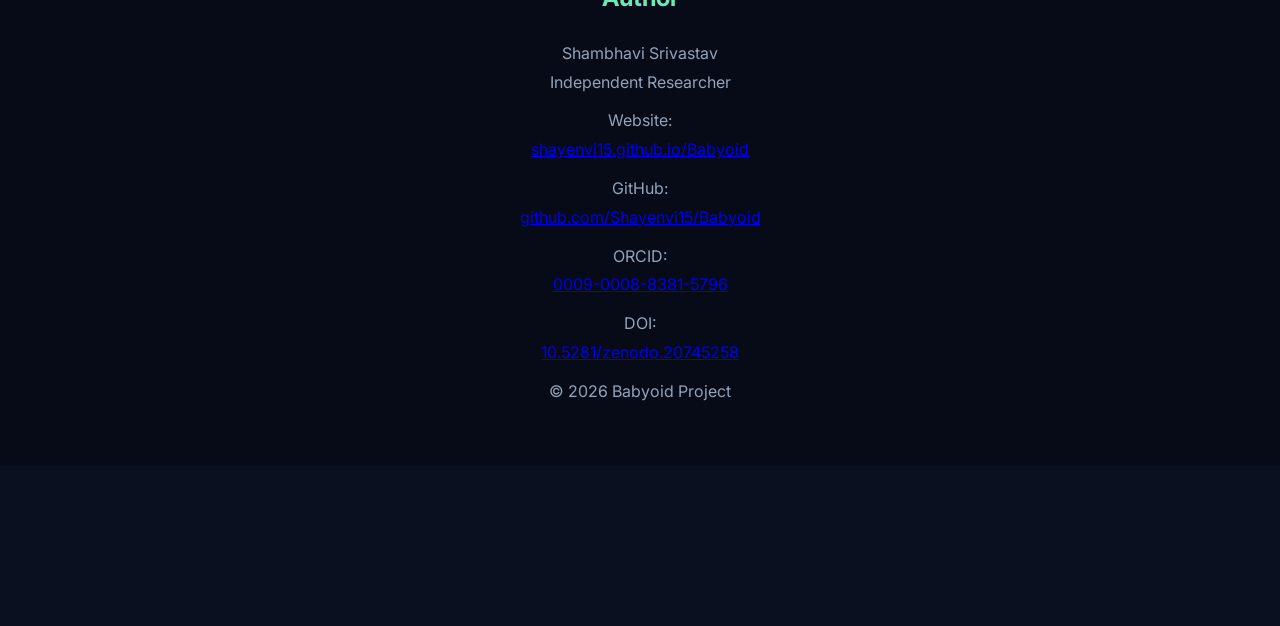
==== commit 6b886b3a: "Add subtitle and update paragraph in index.html Updated the index.html file to include a subtitle an" ====
--- a/index.html
+++ b/index.html
@@ -5,6 +5,7 @@
 <meta name="viewport" content="width=device-width, initial-scale=1.0">
 
 <title>Babyoid | The Digital Organism Architecture (DOA)</title>
+<subtitle> Shambhavi Srivastavv </subtitle>
 
 <meta name="description"
 content="Babyoid (DOA) investigates how intelligence may emerge through development, adaptation, memory formation, and evolution using computational seeds and Digital DNA.">
@@ -97,8 +98,8 @@
             <li><a href="#concepts">Concepts</a></li>
             <li><a href="#paper">Paper</a></li>
             <li><a href="#roadmap">Roadmap</a></li>
-            <a href="papers.html">Papers</a>
-            <a href="about.html">About</a>
+            <li><a href="papers.html">Papers</a></li>
+            <li><a href="about.html">About</a></li>
         </ul>
     </nav>
 </header>
@@ -109,10 +110,12 @@
 
     <h2>The Digital Organism Architecture (DOA)</h2>
 
-    <p>
-        Investigating whether intelligence can emerge through development,
-        adaptation, memory formation, and evolution rather than explicit engineering.
-    </p>
+   <p>
+    An independent research initiative by
+    <strong>Shambhavi Srivastav</strong>,
+    investigating whether intelligence can emerge through development,
+    adaptation, memory formation, and evolution rather than explicit engineering.
+</p>
 
     <div class="buttons">
         <a href="Paper/BABYOID_DOA_v1.pdf" target="_blank" class="btn">
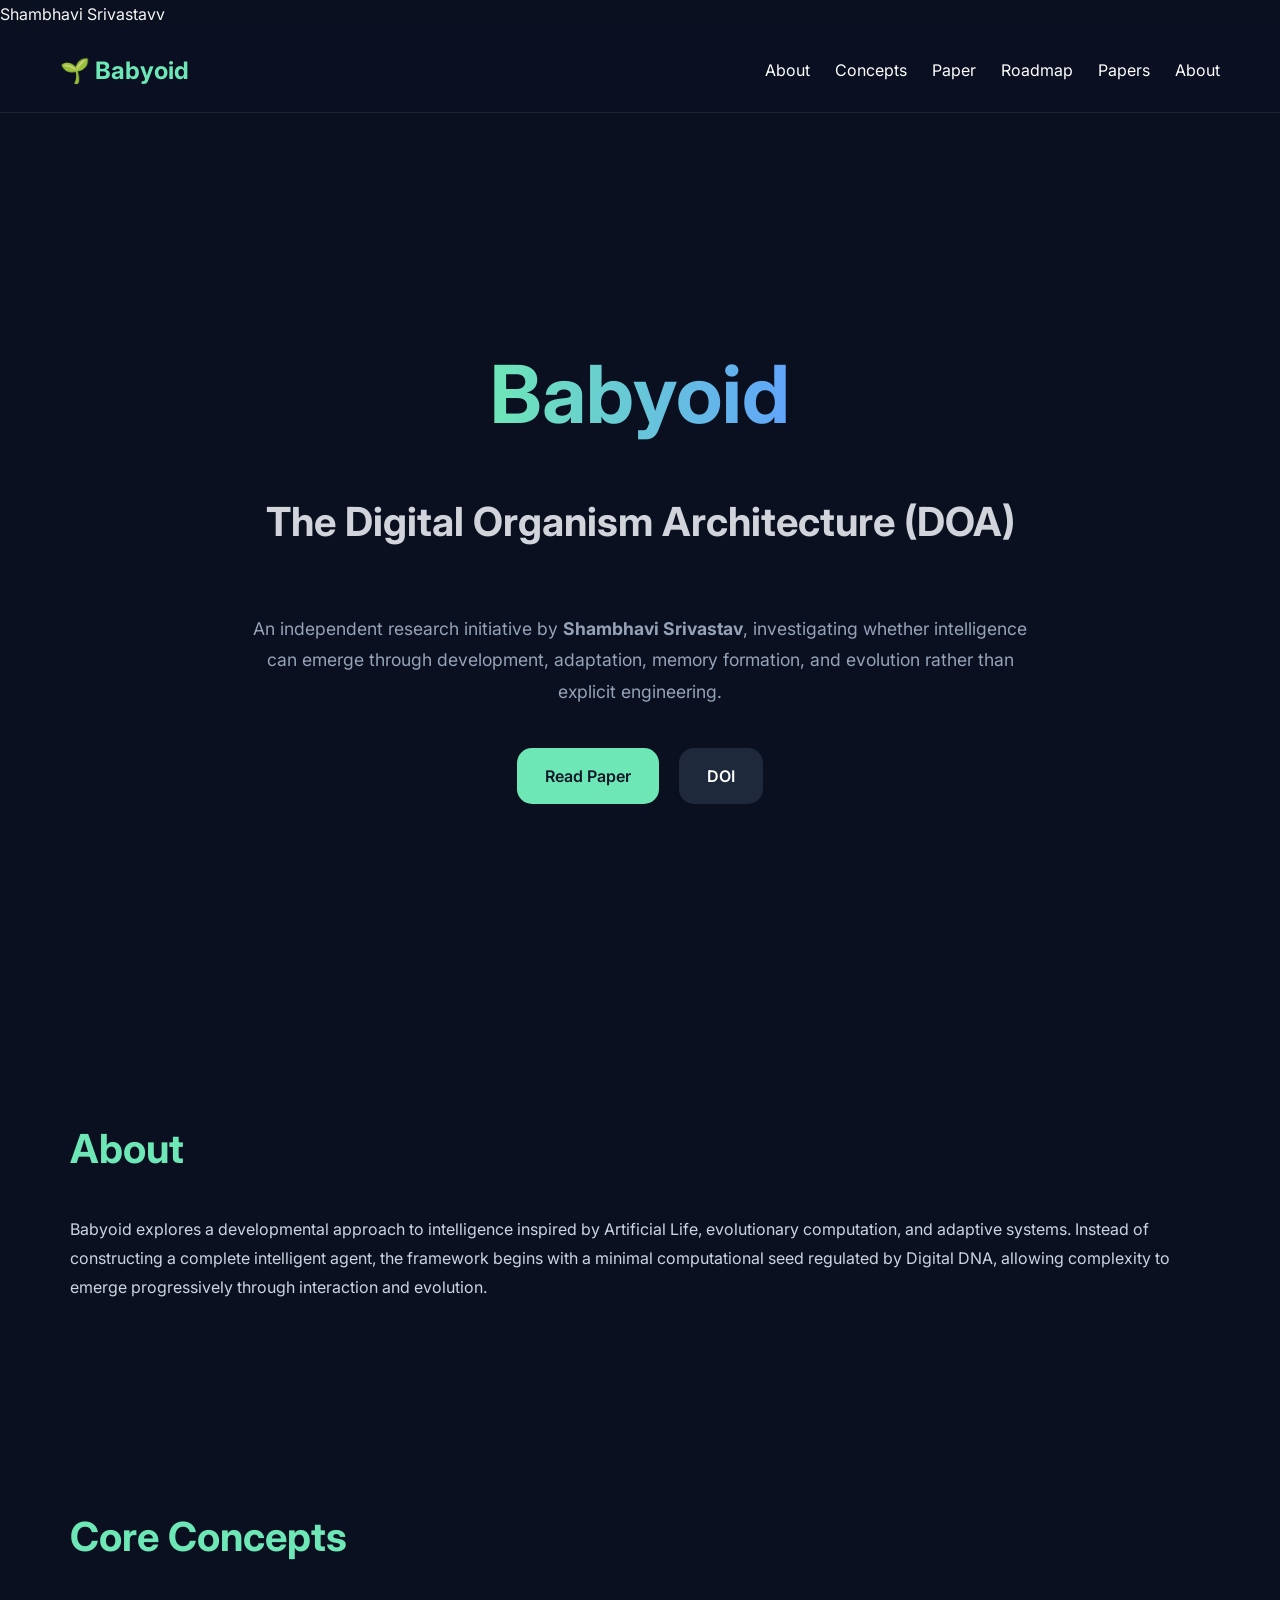
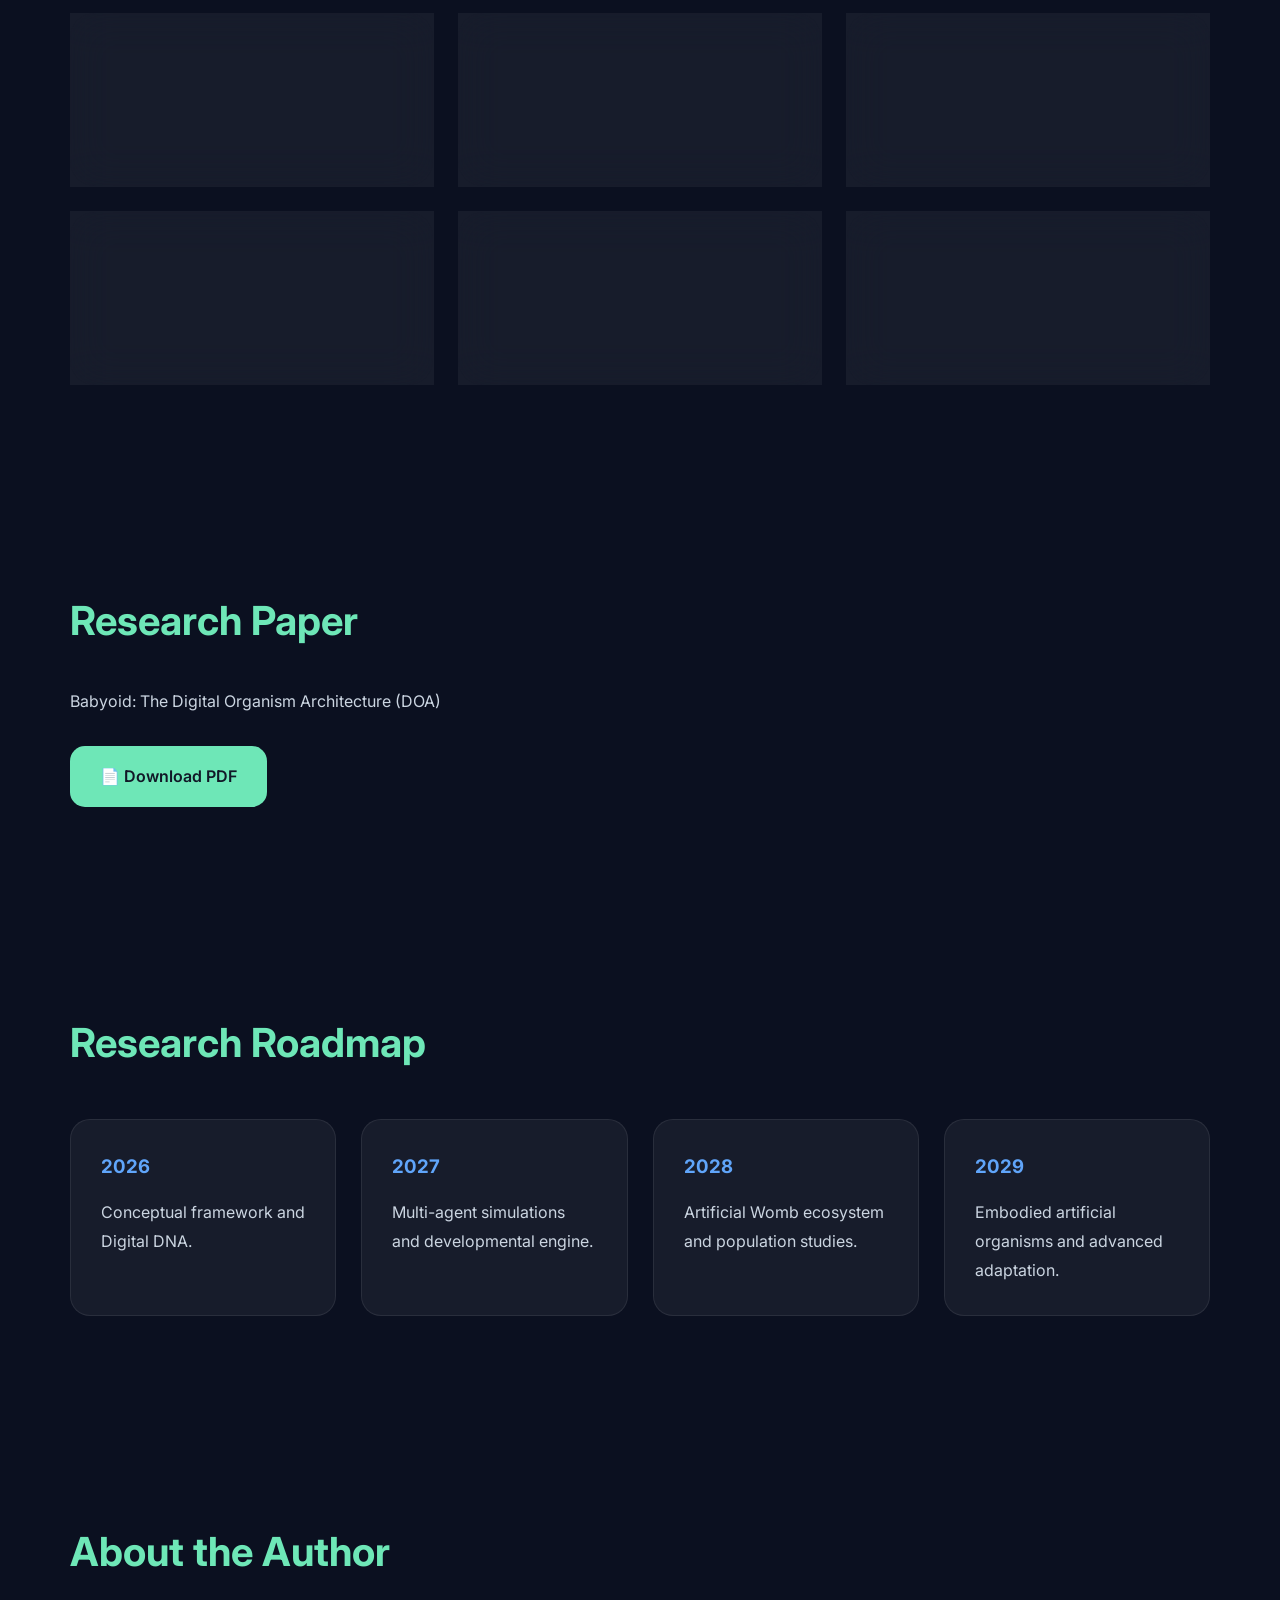
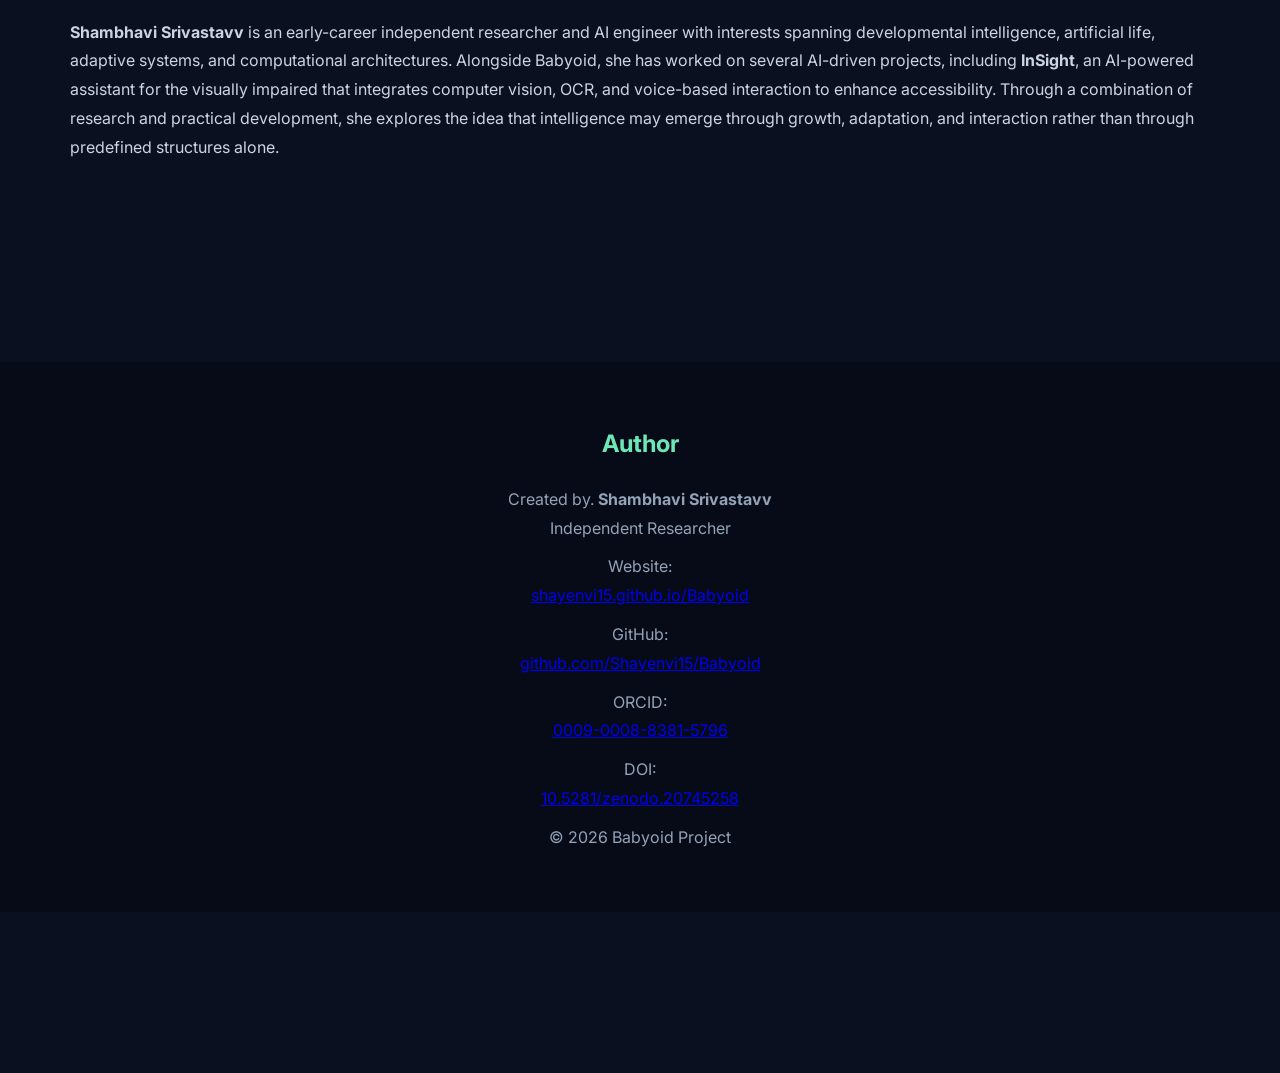
==== commit da7ff61c: "Add author section with biography Added an 'About the Author' section with details about Shambhavi S" ====
--- a/index.html
+++ b/index.html
@@ -244,13 +244,22 @@
 
 </section>
 
-
+<section id="author">
+
+<h2>About the Author</h2>
+
+<p>
+<strong>Shambhavi Srivastavv</strong> is an early-career independent researcher and AI engineer with interests spanning developmental intelligence, artificial life, adaptive systems, and computational architectures. Alongside Babyoid, she has worked on several AI-driven projects, including <strong>InSight</strong>, an AI-powered assistant for the visually impaired that integrates computer vision, OCR, and voice-based interaction to enhance accessibility. Through a combination of research and practical development, she explores the idea that intelligence may emerge through growth, adaptation, and interaction rather than through predefined structures alone.
+</p>
+
+</section>
+  
 <footer>
 
 <h2>Author</h2>
 
-<p>
-Shambhavi Srivastav<br>
+<p> Created by.
+<strong> Shambhavi Srivastavv</strong><br>
 Independent Researcher
 </p>
 
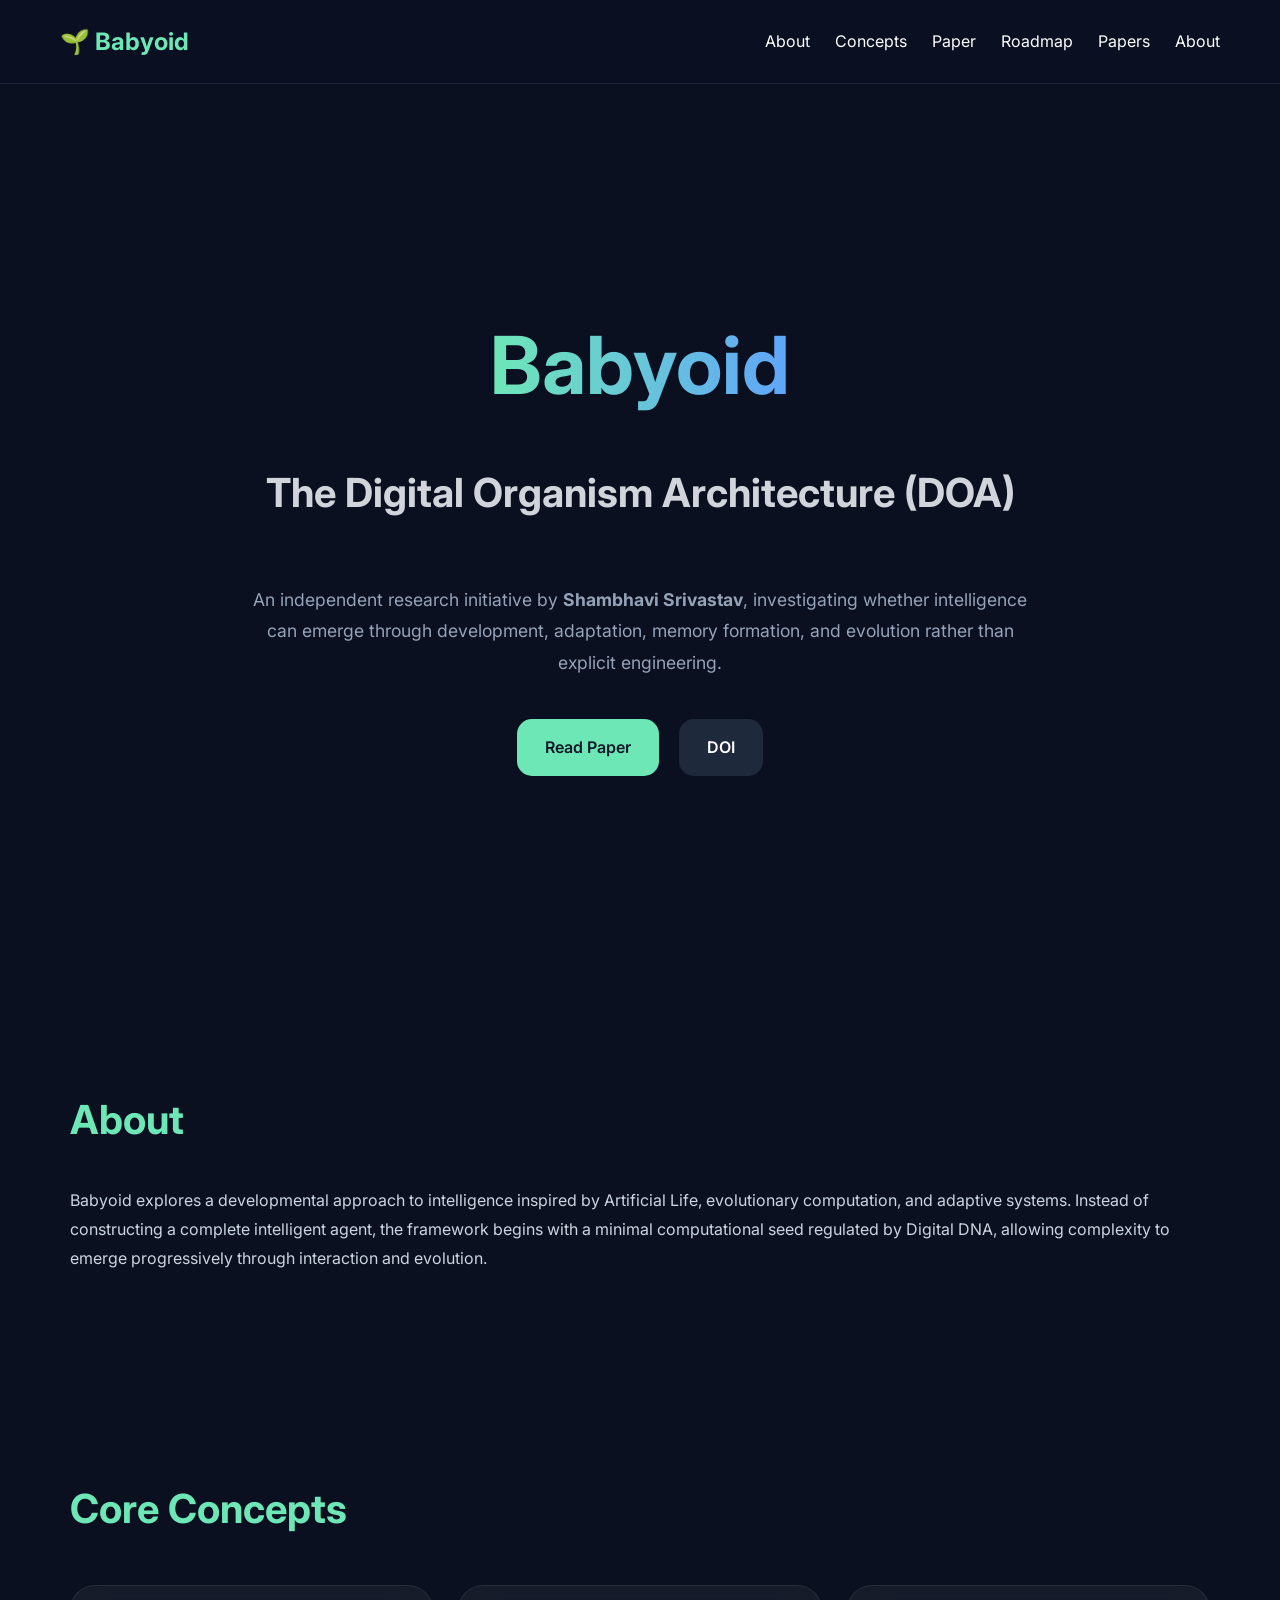
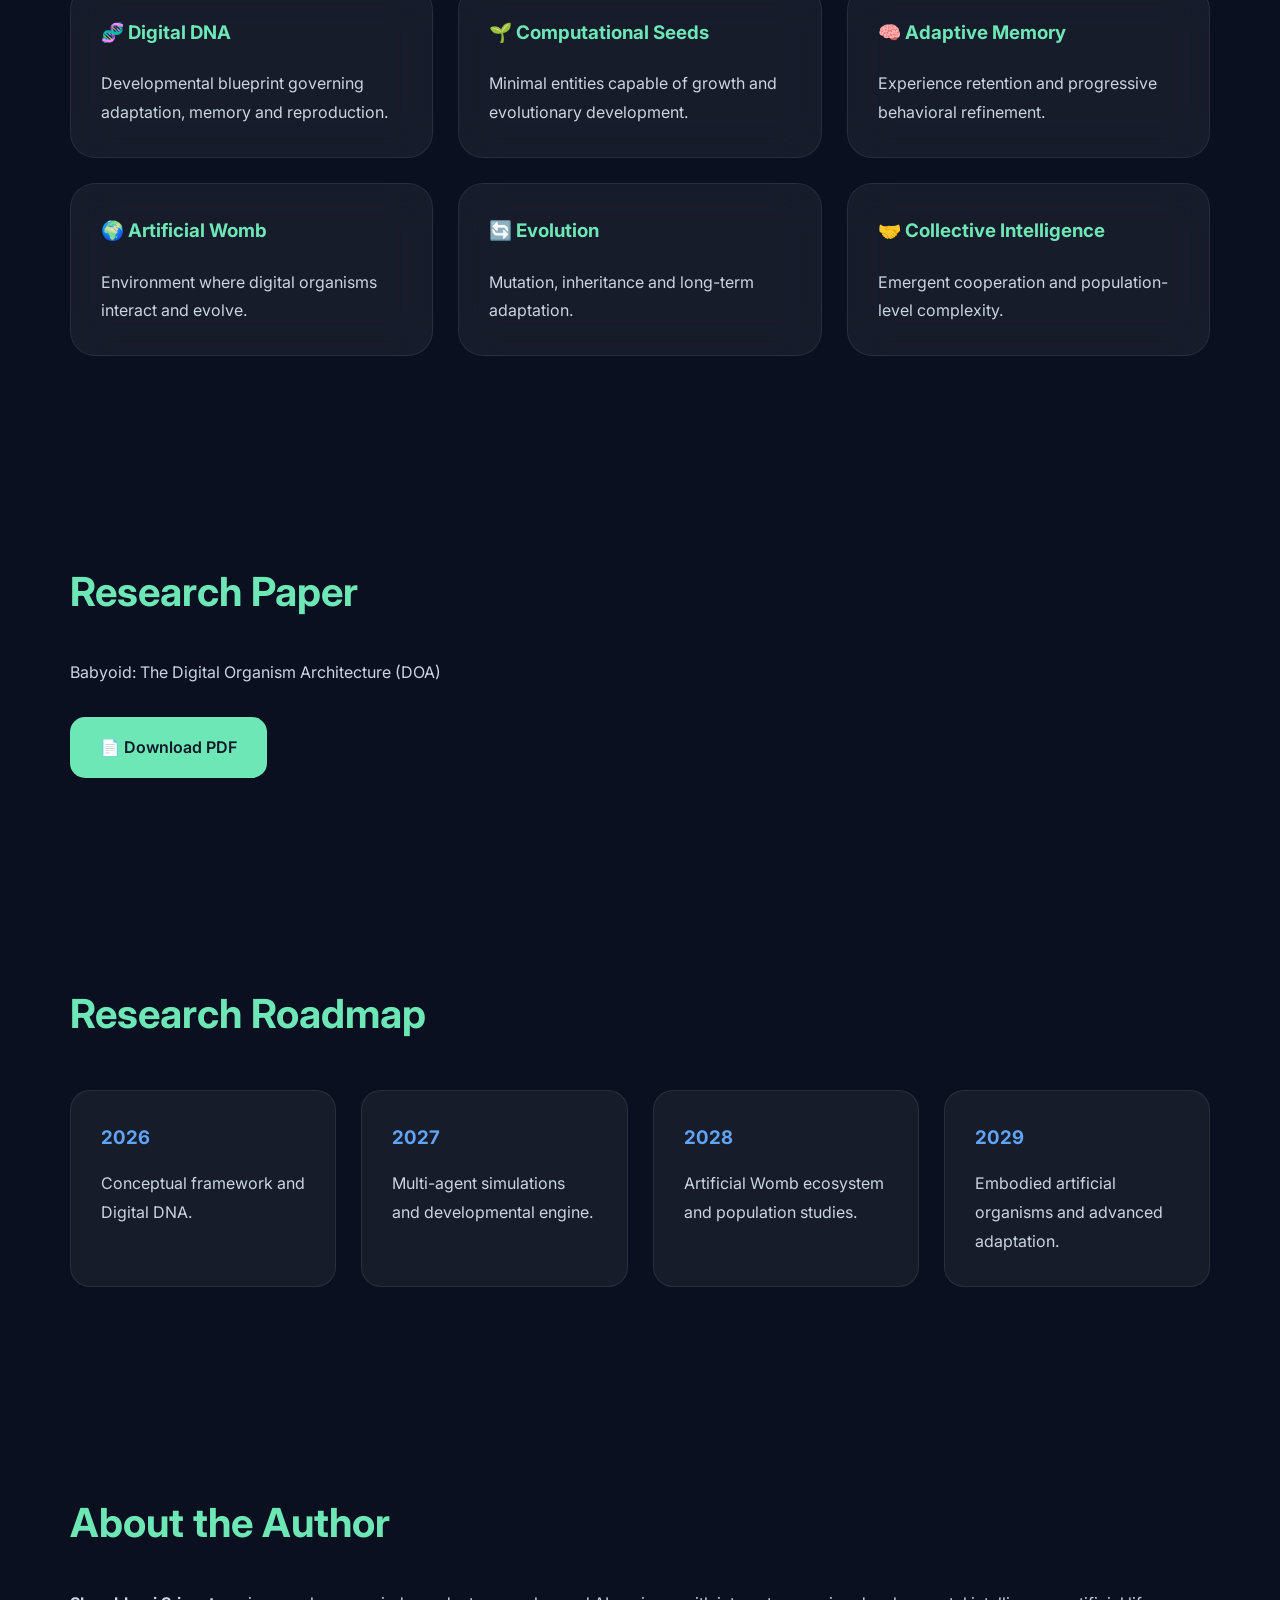
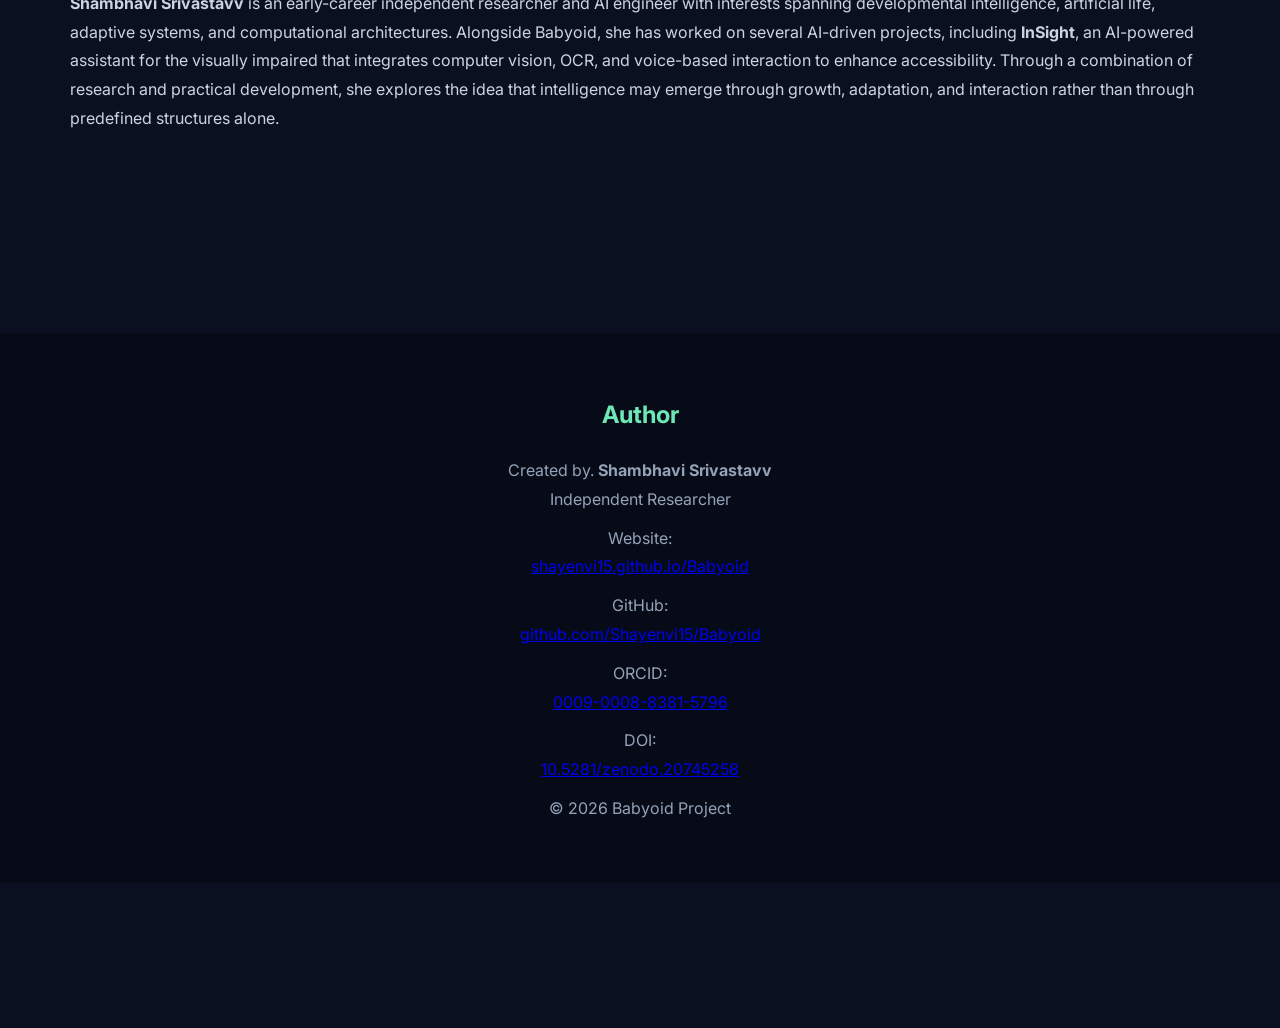
==== commit 77e82277: "Remove subtitle from index.html Removed subtitle from the HTML document." ====
--- a/index.html
+++ b/index.html
@@ -5,7 +5,6 @@
 <meta name="viewport" content="width=device-width, initial-scale=1.0">
 
 <title>Babyoid | The Digital Organism Architecture (DOA)</title>
-<subtitle> Shambhavi Srivastavv </subtitle>
 
 <meta name="description"
 content="Babyoid (DOA) investigates how intelligence may emerge through development, adaptation, memory formation, and evolution using computational seeds and Digital DNA.">
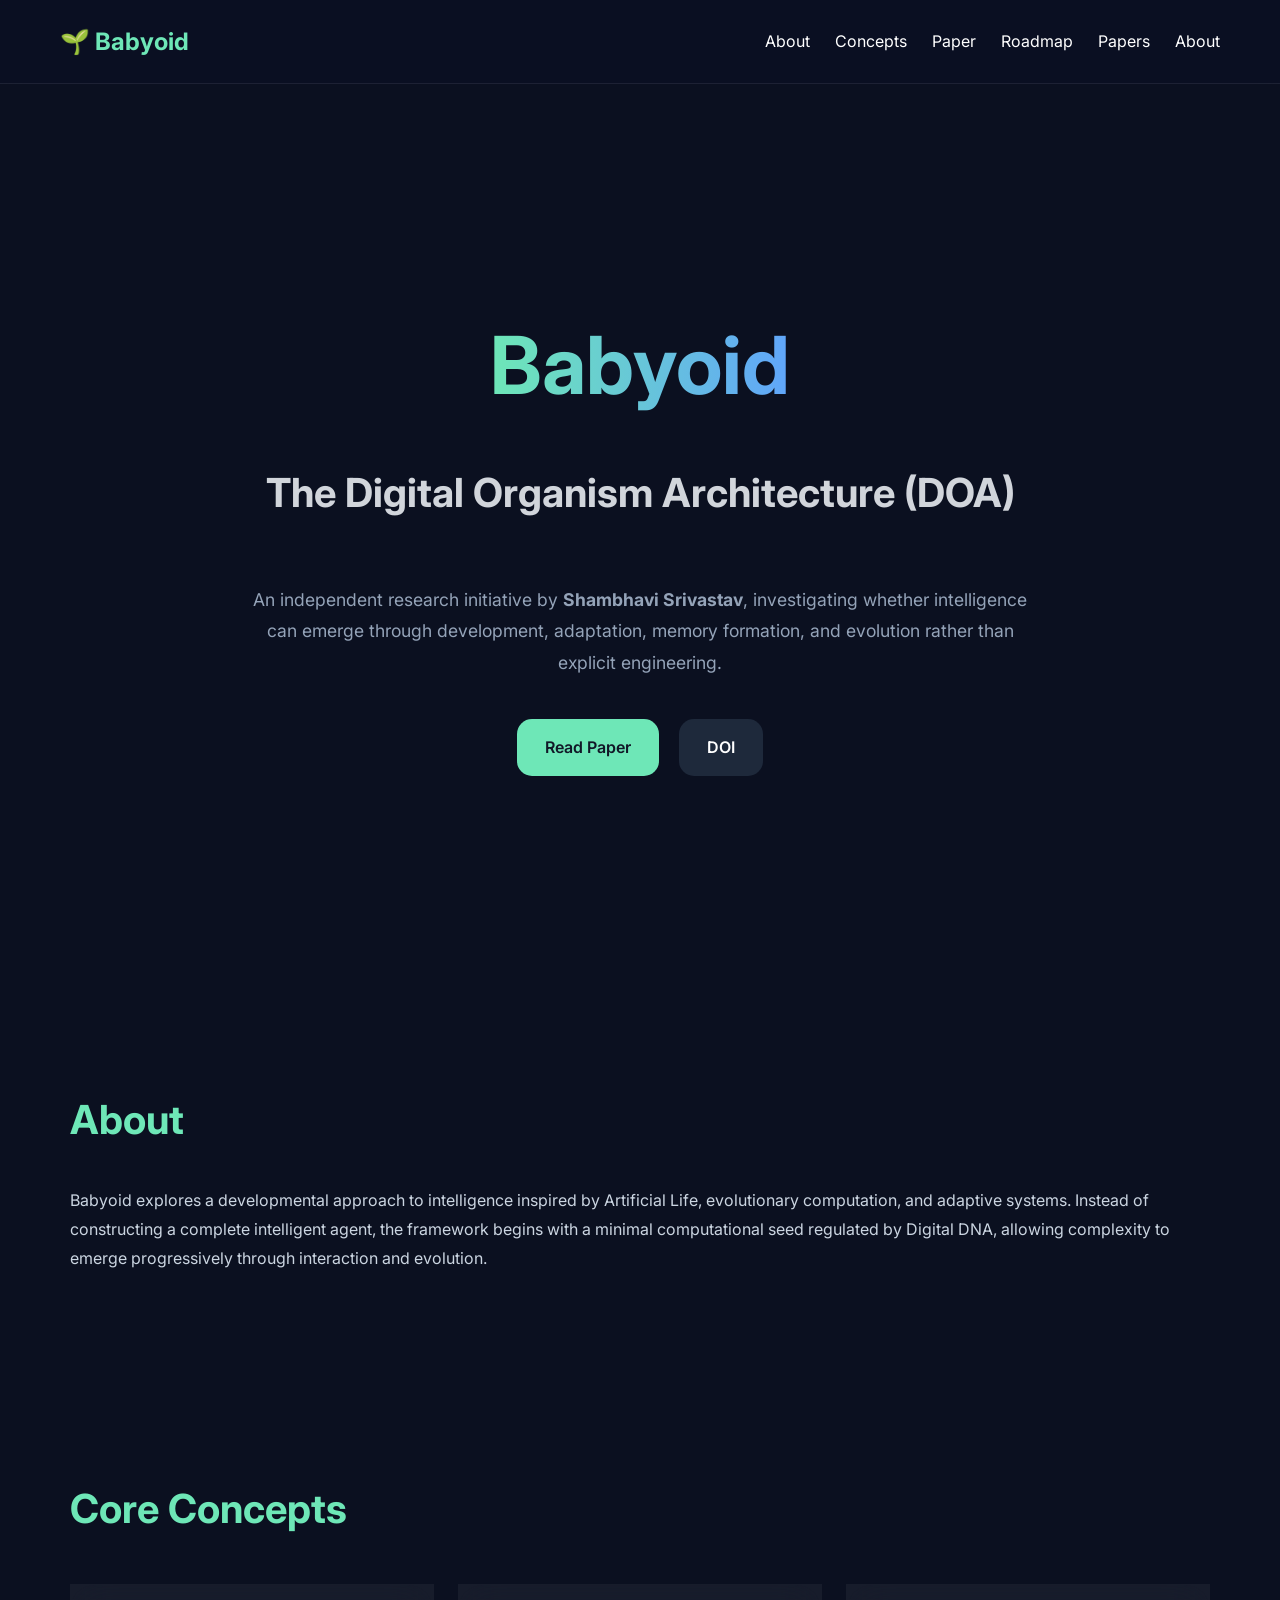
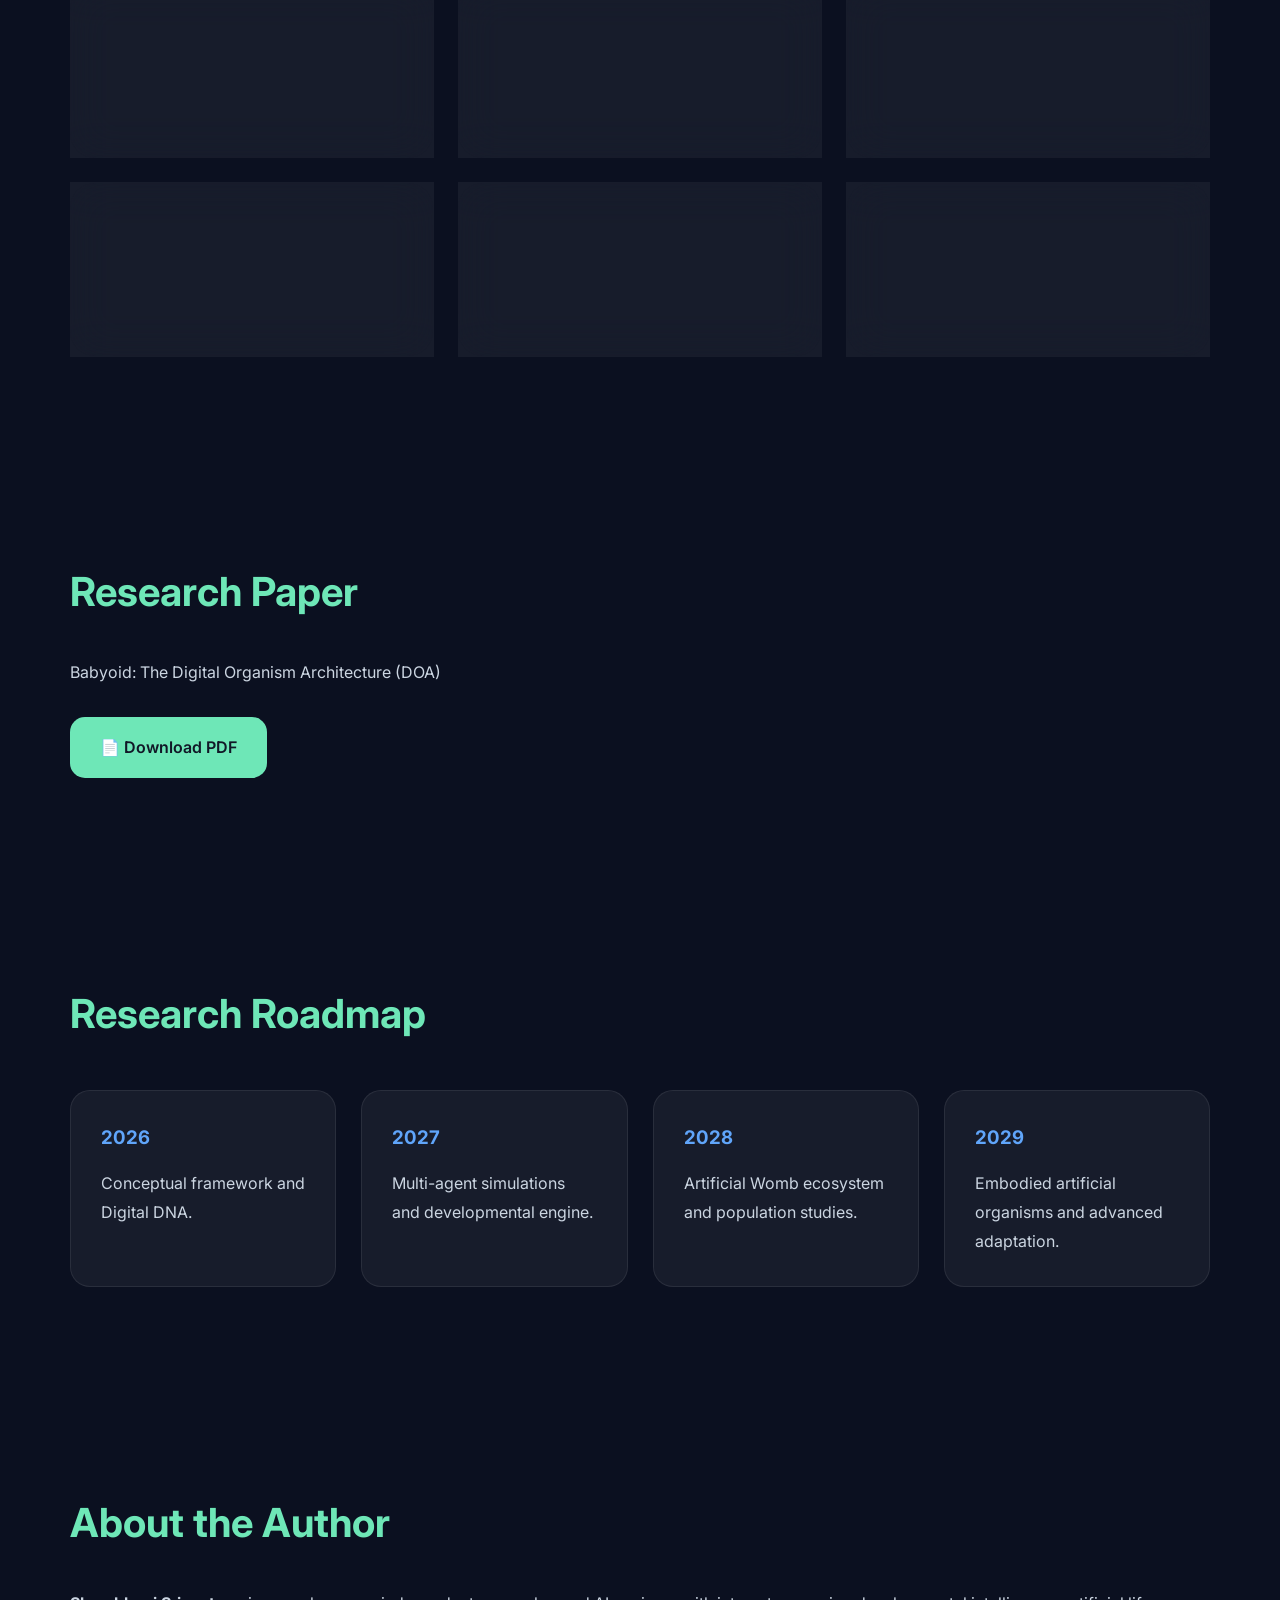
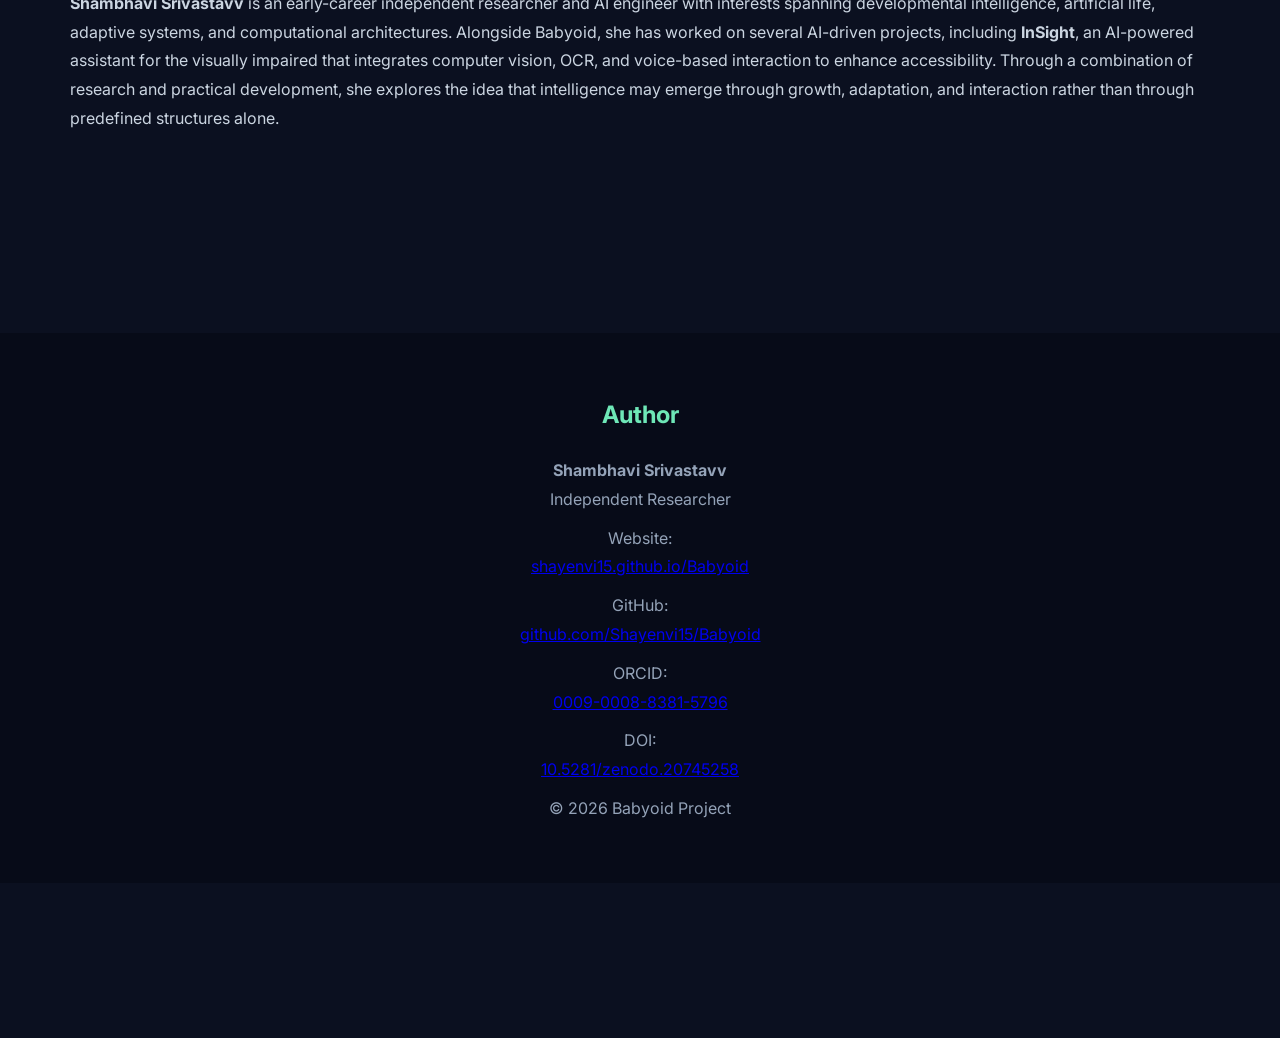
==== commit 274aefca: "Update index.html" ====
--- a/index.html
+++ b/index.html
@@ -257,7 +257,7 @@
 
 <h2>Author</h2>
 
-<p> Created by.
+<p>
 <strong> Shambhavi Srivastavv</strong><br>
 Independent Researcher
 </p>
